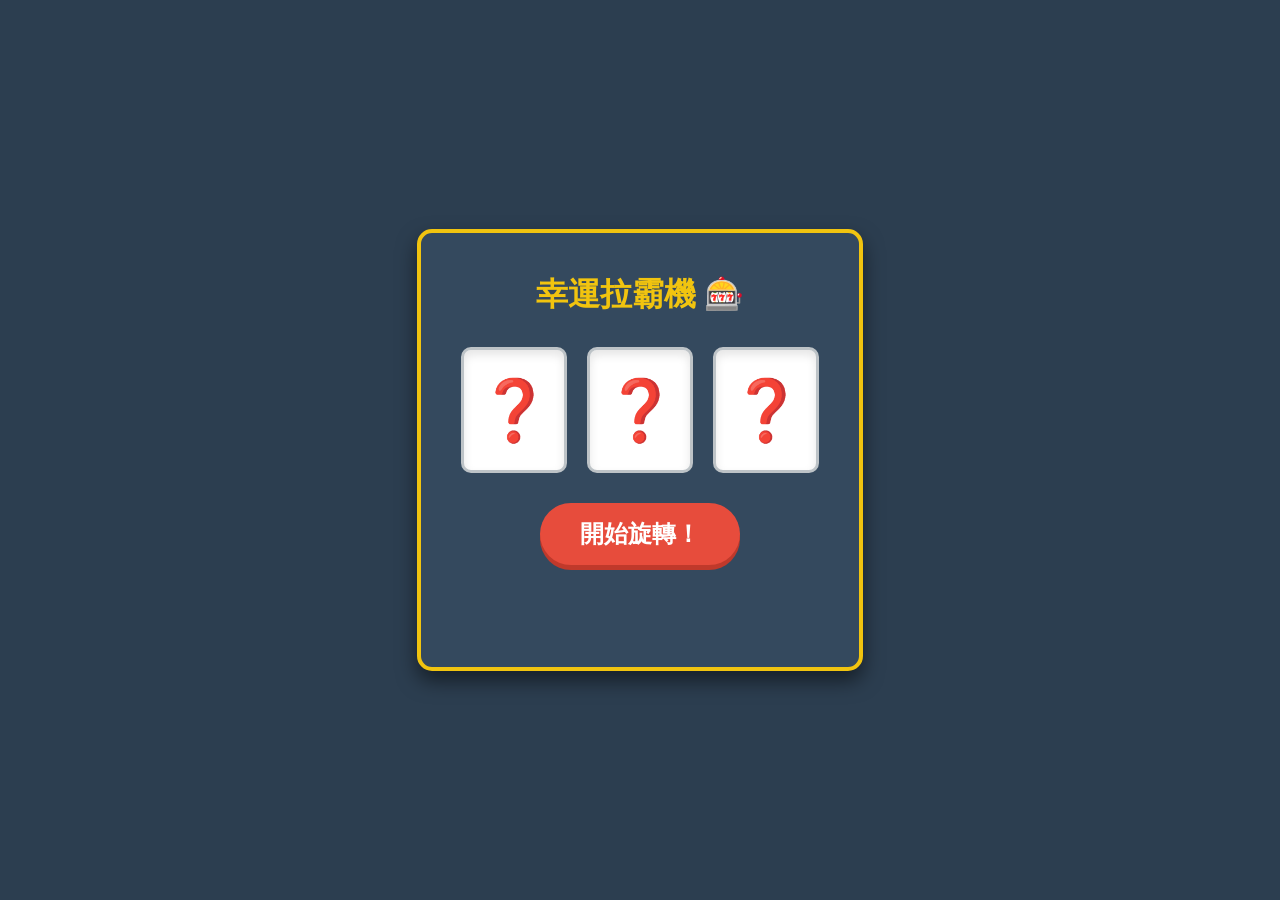
==== index.html @ 106c06fa "Update index.html" ====
<!DOCTYPE html>
<html lang="zh-TW">
<head>
    <meta charset="UTF-8">
    <meta name="viewport" content="width=device-width, initial-scale=1.0">
    <title>特製拉霸機 - 密碼解鎖版</title>
    <style>
        body {
            font-family: 'Segoe UI', Tahoma, Geneva, Verdana, sans-serif;
            background-color: #2c3e50;
            display: flex;
            justify-content: center;
            align-items: center;
            height: 100vh;
            margin: 0;
            color: white;
            text-align: center;
            overflow: hidden;
        }
        .container {
            background-color: #34495e;
            padding: 40px;
            border-radius: 15px;
            box-shadow: 0 10px 20px rgba(0,0,0,0.5);
            border: 4px solid #f1c40f;
            position: relative;
        }
        h1 {
            margin-top: 0;
            color: #f1c40f;
        }
        .slots {
            display: flex;
            gap: 20px;
            margin: 30px 0;
        }
        .slot {
            width: 100px;
            height: 120px;
            background-color: white;
            color: #2c3e50;
            font-size: 60px;
            display: flex;
            justify-content: center;
            align-items: center;
            border-radius: 10px;
            border: 3px solid #bdc3c7;
            box-shadow: inset 0 5px 10px rgba(0,0,0,0.1);
        }
        button {
            background-color: #e74c3c;
            color: white;
            border: none;
            padding: 15px 40px;
            font-size: 24px;
            border-radius: 50px;
            cursor: pointer;
            font-weight: bold;
            transition: all 0.2s;
            box-shadow: 0 5px 0 #c0392b;
        }
        button:active:not(:disabled) {
            transform: translateY(5px);
            box-shadow: 0 0 0 #c0392b;
        }
        button:disabled {
            background-color: #7f8c8d;
            box-shadow: 0 5px 0 #95a5a6;
            cursor: not-allowed;
            transform: none;
        }
        #message {
            margin-top: 20px;
            font-size: 18px;
            height: 24px;
            color: #e74c3c;
            font-weight: bold;
        }

        /* 彈出視窗樣式 */
        .modal-overlay {
            display: none;
            position: fixed;
            top: 0; left: 0; width: 100%; height: 100%;
            background-color: rgba(0, 0, 0, 0.7);
            justify-content: center;
            align-items: center;
            z-index: 1000;
            opacity: 0;
            transition: opacity 0.3s ease;
        }
        .modal-overlay.show {
            display: flex;
            opacity: 1;
        }
        .modal-content {
            background-color: #ecf0f1;
            color: #2c3e50;
            padding: 40px;
            border-radius: 15px;
            text-align: center;
            box-shadow: 0 10px 30px rgba(0,0,0,0.5);
            max-width: 400px;
            transform: translateY(-20px);
            transition: transform 0.3s ease;
        }
        .modal-overlay.show .modal-content {
            transform: translateY(0);
        }
        .modal-content h2 {
            margin-top: 0;
            color: #c0392b;
        }
        .pwd-input {
            width: 100%;
            padding: 12px;
            font-size: 20px;
            margin-top: 15px;
            border-radius: 8px;
            border: 2px solid #bdc3c7;
            text-align: center;
            letter-spacing: 2px;
        }
        .error-msg {
            color: #e74c3c;
            font-size: 14px;
            margin-top: 8px;
            height: 18px;
            font-weight: bold;
        }
        .modal-btn {
            background-color: #27ae60;
            box-shadow: 0 5px 0 #219a52;
            margin-top: 15px;
            padding: 10px 30px;
            font-size: 20px;
            width: 100%;
        }
        .modal-btn:active {
            box-shadow: 0 0 0 #219a52;
        }
        .close-btn {
            background-color: #95a5a6;
            box-shadow: 0 5px 0 #7f8c8d;
            margin-top: 10px;
            font-size: 16px;
            padding: 10px;
            width: 100%;
        }
        .close-btn:active {
            box-shadow: 0 0 0 #7f8c8d;
        }
    </style>
</head>
<body>

    <div class="container">
        <h1>幸運拉霸機 🎰</h1>
        <div class="slots">
            <div id="slot1" class="slot">❓</div>
            <div id="slot2" class="slot">❓</div>
            <div id="slot3" class="slot">❓</div>
        </div>
        <button id="spin-btn">開始旋轉！</button>
        <p id="message"></p>
    </div>

    <!-- 密碼解鎖彈出視窗 -->
    <div id="pwd-modal" class="modal-overlay">
        <div class="modal-content">
            <h2 id="modal-title">機會用盡了！</h2>
            <p id="modal-desc">請輸入密碼解鎖下一次遊玩機會：</p>
            <input type="password" id="pwd-input" class="pwd-input" placeholder="請輸入解鎖密碼" maxlength="10">
            <div id="error-msg" class="error-msg"></div>
            <button id="unlock-btn" class="modal-btn">🔓 確認解鎖</button>
            <button id="close-modal" class="close-btn">取消</button>
        </div>
    </div>

    <script>
        const symbols = ['🍎', '💎', '🍒', '🔔', '🍉', '⭐', '🍋'];
        
        const btn = document.getElementById('spin-btn');
        const message = document.getElementById('message');
        const slotElements = [
            document.getElementById('slot1'),
            document.getElementById('slot2'),
            document.getElementById('slot3')
        ];
        
        const modal = document.getElementById('pwd-modal');
        const modalTitle = document.getElementById('modal-title');
        const modalDesc = document.getElementById('modal-desc');
        const pwdInput = document.getElementById('pwd-input');
        const unlockBtn = document.getElementById('unlock-btn');
        const closeModalBtn = document.getElementById('close-modal');
        const errorMsg = document.getElementById('error-msg');

        // 狀態管理: 
        // 'ready_1' (第一次準備)
        // 'played_1' (第一次結束已鎖定)
        // 'ready_2' (第二次準備)
        // 'played_2' (第二次結束已鎖定)
        let gameState = localStorage.getItem('slot_game_state') || 'ready_1';

        window.onload = () => {
            if (gameState === 'played_1' || gameState === 'played_2') {
                const savedResult = JSON.parse(localStorage.getItem('slot_result'));
                if (savedResult) showResult(savedResult);
                
                if (gameState === 'played_1') {
                    lockGame('請輸入密碼解鎖下一次機會！');
                    setTimeout(showModal, 1000);
                } else {
                    lockGame('所有機會已用盡！');
                    setTimeout(showModal, 1000);
                }
            } else if (gameState === 'ready_2') {
                message.textContent = '已成功解鎖第 2 次機會！';
                btn.textContent = '開始第二次旋轉！';
                btn.disabled = false;
                btn.style.backgroundColor = '#27ae60';
                btn.style.boxShadow = '0 5px 0 #219a52';
            }
        };

        btn.addEventListener('click', () => {
            if (gameState === 'played_1' || gameState === 'played_2') {
                showModal();
                return;
            }

            btn.disabled = true;
            message.textContent = '旋轉中...';
            errorMsg.textContent = '';

            // 隨機決定兩個不同的圖案 A 與 B
            const symbolA = symbols[Math.floor(Math.random() * symbols.length)];
            let symbolB = symbols[Math.floor(Math.random() * symbols.length)];
            while (symbolB === symbolA) {
                symbolB = symbols[Math.floor(Math.random() * symbols.length)];
            }

            let finalResult;
            if (gameState === 'ready_1') {
                // 第一次結果：前面兩個一樣，最後一個不一樣 [A, A, B]
                finalResult = [symbolA, symbolA, symbolB];
                gameState = 'played_1';
            } else if (gameState === 'ready_2') {
                // 第二次結果：前面一個不一樣，後面兩個一樣 [B, A, A]
                finalResult = [symbolB, symbolA, symbolA];
                gameState = 'played_2';
            }

            localStorage.setItem('slot_game_state', gameState);
            localStorage.setItem('slot_result', JSON.stringify(finalResult));

            let counter = 0;
            const spinInterval = setInterval(() => {
                slotElements.forEach(slot => {
                    slot.textContent = symbols[Math.floor(Math.random() * symbols.length)];
                });
                counter++;

                if (counter > 20) {
                    clearInterval(spinInterval);
                    showResult(finalResult);
                    
                    if (gameState === 'played_1') {
                        lockGame('就差一點點！請解鎖下一次機會。');
                        setTimeout(showModal, 1000);
                    } else {
                        lockGame('還是差一點點！感謝遊玩。');
                        setTimeout(showModal, 1000);
                    }
                }
            }, 100);
        });

        // 密碼驗證邏輯
        unlockBtn.addEventListener('click', () => {
            if (pwdInput.value === '6767') {
                if (gameState === 'played_1') {
                    gameState = 'ready_2';
                    localStorage.setItem('slot_game_state', gameState);
                    localStorage.removeItem('slot_result'); // 清除舊結果讓下一輪能動
                    alert('密碼正確！已成功解鎖第二次機會。');
                    location.reload();
                } else if (gameState === 'played_2') {
                    errorMsg.textContent = '密碼正確，但次數已達上限！';
                } else {
                    modal.classList.remove('show');
                }
            } else {
                errorMsg.textContent = '密碼錯誤，請重新輸入！';
                pwdInput.value = '';
                pwdInput.focus();
            }
        });

        // 支援按下 Enter 鍵送出密碼
        pwdInput.addEventListener('keyup', (event) => {
            if (event.key === 'Enter') {
                unlockBtn.click();
            }
        });

        // 關閉視窗邏輯
        closeModalBtn.addEventListener('click', () => {
            modal.classList.remove('show');
            if (gameState === 'played_1') {
                btn.textContent = '輸入密碼解鎖';
                btn.disabled = false;
                btn.style.backgroundColor = '#2980b9';
                btn.style.boxShadow = '0 5px 0 #2471a3';
            }
        });

        function showResult(resultArray) {
            slotElements[0].textContent = resultArray[0];
            slotElements[1].textContent = resultArray[1];
            slotElements[2].textContent = resultArray[2];
        }

        function lockGame(msg) {
            btn.disabled = true;
            btn.textContent = '已結束';
            message.textContent = msg;
            btn.style.backgroundColor = '#7f8c8d';
            btn.style.boxShadow = '0 5px 0 #95a5a6';
        }

        function showModal() {
            errorMsg.textContent = '';
            pwdInput.value = '';
            if (gameState === 'played_2') {
                modalTitle.textContent = '遊戲已完全結束';
                modalDesc.textContent = '您已經完成了兩次遊玩，無法再解鎖。';
                pwdInput.style.display = 'none';
                unlockBtn.style.display = 'none';
            } else {
                modalTitle.textContent = '機會用盡了！';
                modalDesc.textContent = '請輸入密碼解鎖下一次遊玩機會：';
                pwdInput.style.display = 'block';
                unlockBtn.style.display = 'block';
            }
            modal.classList.add('show');
        }
    </script>
</body>
</html>
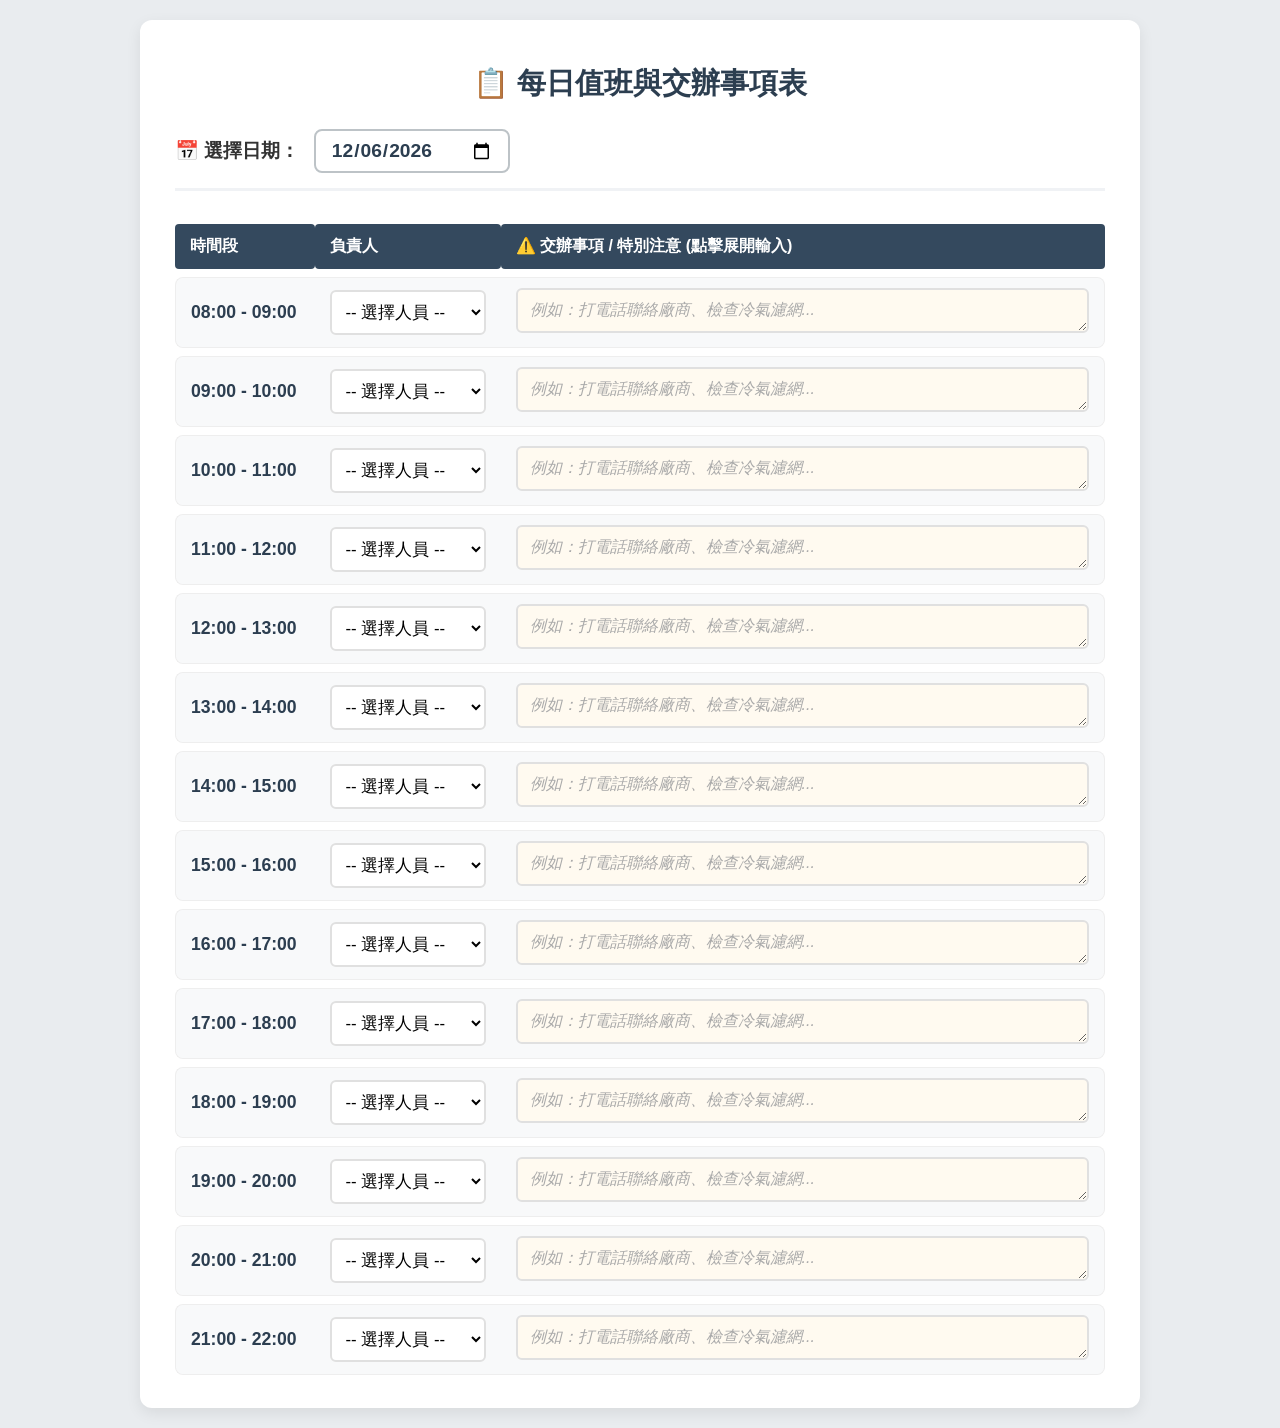
==== commit 65d4faae: "Update index.html" ====
--- a/index.html
+++ b/index.html
@@ -3,349 +3,309 @@
 <head>
     <meta charset="UTF-8">
     <meta name="viewport" content="width=device-width, initial-scale=1.0">
-    <title>特製拉霸機 - 密碼解鎖版</title>
+    <title>每日值班與交辦事項系統</title>
     <style>
+        * {
+            box-sizing: border-box;
+            font-family: 'Segoe UI', Tahoma, Geneva, Verdana, sans-serif;
+        }
         body {
-            font-family: 'Segoe UI', Tahoma, Geneva, Verdana, sans-serif;
-            background-color: #2c3e50;
+            background-color: #e9ecef;
+            color: #333;
+            margin: 0;
+            padding: 20px;
             display: flex;
             justify-content: center;
+        }
+        .container {
+            background-color: #fff;
+            width: 100%;
+            max-width: 1000px; /* 加寬以容納更多備註文字 */
+            padding: 25px 35px;
+            border-radius: 12px;
+            box-shadow: 0 5px 15px rgba(0,0,0,0.08);
+        }
+        h1 {
+            text-align: center;
+            color: #2c3e50;
+            margin-bottom: 25px;
+            font-size: 1.8rem;
+        }
+        .header-controls {
+            display: flex;
+            justify-content: space-between;
             align-items: center;
-            height: 100vh;
-            margin: 0;
+            margin-bottom: 25px;
+            padding-bottom: 15px;
+            border-bottom: 3px solid #f0f2f5;
+        }
+        .date-picker {
+            font-size: 1.2rem;
+            padding: 8px 15px;
+            border-radius: 8px;
+            border: 2px solid #bdc3c7;
+            font-weight: bold;
+            color: #2c3e50;
+            cursor: pointer;
+        }
+        .save-banner {
+            background-color: #2ecc71;
             color: white;
-            text-align: center;
-            overflow: hidden;
-        }
-        .container {
-            background-color: #34495e;
-            padding: 40px;
-            border-radius: 15px;
-            box-shadow: 0 10px 20px rgba(0,0,0,0.5);
-            border: 4px solid #f1c40f;
-            position: relative;
-        }
-        h1 {
-            margin-top: 0;
-            color: #f1c40f;
-        }
-        .slots {
-            display: flex;
-            gap: 20px;
-            margin: 30px 0;
-        }
-        .slot {
-            width: 100px;
-            height: 120px;
-            background-color: white;
-            color: #2c3e50;
-            font-size: 60px;
-            display: flex;
-            justify-content: center;
-            align-items: center;
-            border-radius: 10px;
-            border: 3px solid #bdc3c7;
-            box-shadow: inset 0 5px 10px rgba(0,0,0,0.1);
-        }
-        button {
-            background-color: #e74c3c;
-            color: white;
-            border: none;
-            padding: 15px 40px;
-            font-size: 24px;
-            border-radius: 50px;
-            cursor: pointer;
+            padding: 8px 15px;
+            border-radius: 5px;
             font-weight: bold;
-            transition: all 0.2s;
-            box-shadow: 0 5px 0 #c0392b;
-        }
-        button:active:not(:disabled) {
-            transform: translateY(5px);
-            box-shadow: 0 0 0 #c0392b;
-        }
-        button:disabled {
-            background-color: #7f8c8d;
-            box-shadow: 0 5px 0 #95a5a6;
-            cursor: not-allowed;
-            transform: none;
-        }
-        #message {
-            margin-top: 20px;
-            font-size: 18px;
-            height: 24px;
-            color: #e74c3c;
-            font-weight: bold;
-        }
-
-        /* 彈出視窗樣式 */
-        .modal-overlay {
-            display: none;
-            position: fixed;
-            top: 0; left: 0; width: 100%; height: 100%;
-            background-color: rgba(0, 0, 0, 0.7);
-            justify-content: center;
-            align-items: center;
-            z-index: 1000;
             opacity: 0;
             transition: opacity 0.3s ease;
         }
-        .modal-overlay.show {
-            display: flex;
+        .save-banner.show {
             opacity: 1;
         }
-        .modal-content {
-            background-color: #ecf0f1;
+        table {
+            width: 100%;
+            border-collapse: separate;
+            border-spacing: 0 8px; /* 讓每一行稍微分開，畫面更乾淨 */
+            margin-top: 10px;
+        }
+        th {
+            background-color: #34495e;
+            color: white;
+            padding: 12px 15px;
+            text-align: left;
+            border-radius: 4px;
+        }
+        td {
+            padding: 10px 15px;
+            background-color: #f8f9fa;
+            border-top: 1px solid #eee;
+            border-bottom: 1px solid #eee;
+        }
+        td:first-child {
+            border-left: 1px solid #eee;
+            border-radius: 8px 0 0 8px;
+            font-size: 1.1rem;
             color: #2c3e50;
-            padding: 40px;
-            border-radius: 15px;
-            text-align: center;
-            box-shadow: 0 10px 30px rgba(0,0,0,0.5);
-            max-width: 400px;
-            transform: translateY(-20px);
-            transition: transform 0.3s ease;
-        }
-        .modal-overlay.show .modal-content {
-            transform: translateY(0);
-        }
-        .modal-content h2 {
-            margin-top: 0;
-            color: #c0392b;
-        }
-        .pwd-input {
+        }
+        td:last-child {
+            border-right: 1px solid #eee;
+            border-radius: 0 8px 8px 0;
+        }
+        tr:hover td {
+            background-color: #fdfdfe;
+            box-shadow: 0 2px 5px rgba(0,0,0,0.05);
+        }
+        
+        /* 選擇人員的樣式 */
+        select.duty-select {
             width: 100%;
-            padding: 12px;
-            font-size: 20px;
-            margin-top: 15px;
-            border-radius: 8px;
-            border: 2px solid #bdc3c7;
-            text-align: center;
-            letter-spacing: 2px;
-        }
-        .error-msg {
-            color: #e74c3c;
-            font-size: 14px;
-            margin-top: 8px;
-            height: 18px;
-            font-weight: bold;
-        }
-        .modal-btn {
-            background-color: #27ae60;
-            box-shadow: 0 5px 0 #219a52;
-            margin-top: 15px;
-            padding: 10px 30px;
-            font-size: 20px;
+            padding: 10px;
+            font-size: 1.05rem;
+            border-radius: 6px;
+            border: 2px solid #e0e0e0;
+            background-color: #fff;
+            cursor: pointer;
+        }
+        select.duty-select:focus {
+            border-color: #3498db;
+            outline: none;
+        }
+
+        /* 備註欄位的樣式優化 */
+        .note-container {
+            position: relative;
+        }
+        textarea.note-input {
             width: 100%;
-        }
-        .modal-btn:active {
-            box-shadow: 0 0 0 #219a52;
-        }
-        .close-btn {
-            background-color: #95a5a6;
-            box-shadow: 0 5px 0 #7f8c8d;
-            margin-top: 10px;
-            font-size: 16px;
-            padding: 10px;
-            width: 100%;
-        }
-        .close-btn:active {
-            box-shadow: 0 0 0 #7f8c8d;
-        }
+            padding: 10px 12px;
+            font-size: 1rem;
+            border-radius: 6px;
+            border: 2px solid #e0e0e0;
+            background-color: #fffaf0; /* 微暖色背景，突顯這區是提醒事項 */
+            resize: vertical; /* 允許垂直拉長 */
+            min-height: 45px;
+            transition: all 0.2s;
+            font-family: inherit;
+        }
+        textarea.note-input::placeholder {
+            color: #aaa;
+            font-style: italic;
+        }
+        textarea.note-input:focus {
+            border-color: #e67e22; /* 聚焦時變成橘色警示感 */
+            background-color: #fff;
+            outline: none;
+            min-height: 80px; /* 點擊後自動長高方便輸入 */
+        }
+        /* 當有輸入內容時，邊框保持較深顏色 */
+        textarea.note-input.has-content {
+            border-color: #e67e22;
+            background-color: #fff;
+        }
+
     </style>
 </head>
 <body>
 
-    <div class="container">
-        <h1>幸運拉霸機 🎰</h1>
-        <div class="slots">
-            <div id="slot1" class="slot">❓</div>
-            <div id="slot2" class="slot">❓</div>
-            <div id="slot3" class="slot">❓</div>
+<div class="container">
+    <h1>📋 每日值班與交辦事項表</h1>
+    
+    <div class="header-controls">
+        <div>
+            <label for="datePicker" style="font-size: 1.2rem; margin-right: 10px;">📅 <strong>選擇日期：</strong></label>
+            <input type="date" id="datePicker" class="date-picker">
         </div>
-        <button id="spin-btn">開始旋轉！</button>
-        <p id="message"></p>
+        <div id="saveBanner" class="save-banner">✓ 變更已自動儲存</div>
     </div>
 
-    <!-- 密碼解鎖彈出視窗 -->
-    <div id="pwd-modal" class="modal-overlay">
-        <div class="modal-content">
-            <h2 id="modal-title">機會用盡了！</h2>
-            <p id="modal-desc">請輸入密碼解鎖下一次遊玩機會：</p>
-            <input type="password" id="pwd-input" class="pwd-input" placeholder="請輸入解鎖密碼" maxlength="10">
-            <div id="error-msg" class="error-msg"></div>
-            <button id="unlock-btn" class="modal-btn">🔓 確認解鎖</button>
-            <button id="close-modal" class="close-btn">取消</button>
-        </div>
-    </div>
-
-    <script>
-        const symbols = ['🍎', '💎', '🍒', '🔔', '🍉', '⭐', '🍋'];
+    <table>
+        <thead>
+            <tr>
+                <th width="15%">時間段</th>
+                <th width="20%">負責人</th>
+                <th width="65%">⚠️ 交辦事項 / 特別注意 (點擊展開輸入)</th>
+            </tr>
+        </thead>
+        <tbody id="scheduleBody">
+            <!-- JavaScript 會在這裡生成時段 -->
+        </tbody>
+    </table>
+</div>
+
+<script>
+    const staffOptions = ["", "翁耀男", "翁耀賜", "翁瀅麗", "翁雪萍", "翁婉玲"];
+    const timeSlots = [
+        "08:00 - 09:00", "09:00 - 10:00", "10:00 - 11:00", "11:00 - 12:00",
+        "12:00 - 13:00", "13:00 - 14:00", "14:00 - 15:00", "15:00 - 16:00",
+        "16:00 - 17:00", "17:00 - 18:00", "18:00 - 19:00", "19:00 - 20:00",
+        "20:00 - 21:00", "21:00 - 22:00"
+    ];
+
+    const datePicker = document.getElementById('datePicker');
+    const scheduleBody = document.getElementById('scheduleBody');
+    const saveBanner = document.getElementById('saveBanner');
+    let saveTimeout;
+
+    window.onload = () => {
+        const today = new Date();
+        const year = today.getFullYear();
+        const month = String(today.getMonth() + 1).padStart(2, '0');
+        const day = String(today.getDate()).padStart(2, '0');
+        datePicker.value = `${year}-${month}-${day}`;
         
-        const btn = document.getElementById('spin-btn');
-        const message = document.getElementById('message');
-        const slotElements = [
-            document.getElementById('slot1'),
-            document.getElementById('slot2'),
-            document.getElementById('slot3')
-        ];
+        buildTable();
+        loadDateData();
+    };
+
+    datePicker.addEventListener('change', loadDateData);
+
+    function buildTable() {
+        scheduleBody.innerHTML = '';
         
-        const modal = document.getElementById('pwd-modal');
-        const modalTitle = document.getElementById('modal-title');
-        const modalDesc = document.getElementById('modal-desc');
-        const pwdInput = document.getElementById('pwd-input');
-        const unlockBtn = document.getElementById('unlock-btn');
-        const closeModalBtn = document.getElementById('close-modal');
-        const errorMsg = document.getElementById('error-msg');
-
-        // 狀態管理: 
-        // 'ready_1' (第一次準備)
-        // 'played_1' (第一次結束已鎖定)
-        // 'ready_2' (第二次準備)
-        // 'played_2' (第二次結束已鎖定)
-        let gameState = localStorage.getItem('slot_game_state') || 'ready_1';
-
-        window.onload = () => {
-            if (gameState === 'played_1' || gameState === 'played_2') {
-                const savedResult = JSON.parse(localStorage.getItem('slot_result'));
-                if (savedResult) showResult(savedResult);
-                
-                if (gameState === 'played_1') {
-                    lockGame('請輸入密碼解鎖下一次機會！');
-                    setTimeout(showModal, 1000);
-                } else {
-                    lockGame('所有機會已用盡！');
-                    setTimeout(showModal, 1000);
-                }
-            } else if (gameState === 'ready_2') {
-                message.textContent = '已成功解鎖第 2 次機會！';
-                btn.textContent = '開始第二次旋轉！';
-                btn.disabled = false;
-                btn.style.backgroundColor = '#27ae60';
-                btn.style.boxShadow = '0 5px 0 #219a52';
-            }
-        };
-
-        btn.addEventListener('click', () => {
-            if (gameState === 'played_1' || gameState === 'played_2') {
-                showModal();
-                return;
-            }
-
-            btn.disabled = true;
-            message.textContent = '旋轉中...';
-            errorMsg.textContent = '';
-
-            // 隨機決定兩個不同的圖案 A 與 B
-            const symbolA = symbols[Math.floor(Math.random() * symbols.length)];
-            let symbolB = symbols[Math.floor(Math.random() * symbols.length)];
-            while (symbolB === symbolA) {
-                symbolB = symbols[Math.floor(Math.random() * symbols.length)];
-            }
-
-            let finalResult;
-            if (gameState === 'ready_1') {
-                // 第一次結果：前面兩個一樣，最後一個不一樣 [A, A, B]
-                finalResult = [symbolA, symbolA, symbolB];
-                gameState = 'played_1';
-            } else if (gameState === 'ready_2') {
-                // 第二次結果：前面一個不一樣，後面兩個一樣 [B, A, A]
-                finalResult = [symbolB, symbolA, symbolA];
-                gameState = 'played_2';
-            }
-
-            localStorage.setItem('slot_game_state', gameState);
-            localStorage.setItem('slot_result', JSON.stringify(finalResult));
-
-            let counter = 0;
-            const spinInterval = setInterval(() => {
-                slotElements.forEach(slot => {
-                    slot.textContent = symbols[Math.floor(Math.random() * symbols.length)];
-                });
-                counter++;
-
-                if (counter > 20) {
-                    clearInterval(spinInterval);
-                    showResult(finalResult);
-                    
-                    if (gameState === 'played_1') {
-                        lockGame('就差一點點！請解鎖下一次機會。');
-                        setTimeout(showModal, 1000);
-                    } else {
-                        lockGame('還是差一點點！感謝遊玩。');
-                        setTimeout(showModal, 1000);
-                    }
-                }
-            }, 100);
+        timeSlots.forEach((slot, index) => {
+            const tr = document.createElement('tr');
+            
+            // 時間
+            const tdTime = document.createElement('td');
+            tdTime.innerHTML = `<strong>${slot}</strong>`;
+            
+            // 負責人
+            const tdSelect = document.createElement('td');
+            const select = document.createElement('select');
+            select.className = 'duty-select';
+            select.dataset.index = index;
+            
+            staffOptions.forEach(name => {
+                const option = document.createElement('option');
+                option.value = name;
+                option.textContent = name === "" ? "-- 選擇人員 --" : name;
+                select.appendChild(option);
+            });
+            select.addEventListener('change', saveData);
+            tdSelect.appendChild(select);
+            
+            // 備註 (改成 Textarea)
+            const tdNote = document.createElement('td');
+            const noteContainer = document.createElement('div');
+            noteContainer.className = 'note-container';
+            
+            const textarea = document.createElement('textarea');
+            textarea.className = 'note-input';
+            textarea.placeholder = '例如：打電話聯絡廠商、檢查冷氣濾網...';
+            textarea.dataset.index = index;
+            textarea.rows = 1; 
+            
+            // 監聽輸入：自動存檔 + 檢查是否有內容以改變樣式
+            textarea.addEventListener('input', function() {
+                checkNoteContent(this);
+                saveData();
+            });
+            
+            noteContainer.appendChild(textarea);
+            tdNote.appendChild(noteContainer);
+            
+            tr.appendChild(tdTime);
+            tr.appendChild(tdSelect);
+            tr.appendChild(tdNote);
+            scheduleBody.appendChild(tr);
         });
-
-        // 密碼驗證邏輯
-        unlockBtn.addEventListener('click', () => {
-            if (pwdInput.value === '6767') {
-                if (gameState === 'played_1') {
-                    gameState = 'ready_2';
-                    localStorage.setItem('slot_game_state', gameState);
-                    localStorage.removeItem('slot_result'); // 清除舊結果讓下一輪能動
-                    alert('密碼正確！已成功解鎖第二次機會。');
-                    location.reload();
-                } else if (gameState === 'played_2') {
-                    errorMsg.textContent = '密碼正確，但次數已達上限！';
-                } else {
-                    modal.classList.remove('show');
-                }
-            } else {
-                errorMsg.textContent = '密碼錯誤，請重新輸入！';
-                pwdInput.value = '';
-                pwdInput.focus();
-            }
+    }
+
+    // 檢查備註是否有內容，如果有就加上特定 class 讓框線變色
+    function checkNoteContent(textarea) {
+        if (textarea.value.trim() !== "") {
+            textarea.classList.add('has-content');
+        } else {
+            textarea.classList.remove('has-content');
+        }
+    }
+
+    function loadDateData() {
+        const selectedDate = datePicker.value;
+        if (!selectedDate) return;
+
+        const savedData = JSON.parse(localStorage.getItem(`duty_tasks_${selectedDate}`)) || {};
+        const selects = document.querySelectorAll('.duty-select');
+        const textareas = document.querySelectorAll('.note-input');
+
+        selects.forEach(select => {
+            const idx = select.dataset.index;
+            select.value = savedData[idx]?.person || "";
         });
 
-        // 支援按下 Enter 鍵送出密碼
-        pwdInput.addEventListener('keyup', (event) => {
-            if (event.key === 'Enter') {
-                unlockBtn.click();
-            }
+        textareas.forEach(textarea => {
+            const idx = textarea.dataset.index;
+            textarea.value = savedData[idx]?.note || "";
+            // 載入資料後，也要檢查一下樣式
+            checkNoteContent(textarea);
         });
-
-        // 關閉視窗邏輯
-        closeModalBtn.addEventListener('click', () => {
-            modal.classList.remove('show');
-            if (gameState === 'played_1') {
-                btn.textContent = '輸入密碼解鎖';
-                btn.disabled = false;
-                btn.style.backgroundColor = '#2980b9';
-                btn.style.boxShadow = '0 5px 0 #2471a3';
-            }
+    }
+
+    function saveData() {
+        const selectedDate = datePicker.value;
+        if (!selectedDate) return;
+
+        const savedData = {};
+        const selects = document.querySelectorAll('.duty-select');
+        const textareas = document.querySelectorAll('.note-input');
+
+        timeSlots.forEach((_, index) => {
+            savedData[index] = {
+                person: selects[index].value,
+                note: textareas[index].value
+            };
         });
 
-        function showResult(resultArray) {
-            slotElements[0].textContent = resultArray[0];
-            slotElements[1].textContent = resultArray[1];
-            slotElements[2].textContent = resultArray[2];
-        }
-
-        function lockGame(msg) {
-            btn.disabled = true;
-            btn.textContent = '已結束';
-            message.textContent = msg;
-            btn.style.backgroundColor = '#7f8c8d';
-            btn.style.boxShadow = '0 5px 0 #95a5a6';
-        }
-
-        function showModal() {
-            errorMsg.textContent = '';
-            pwdInput.value = '';
-            if (gameState === 'played_2') {
-                modalTitle.textContent = '遊戲已完全結束';
-                modalDesc.textContent = '您已經完成了兩次遊玩，無法再解鎖。';
-                pwdInput.style.display = 'none';
-                unlockBtn.style.display = 'none';
-            } else {
-                modalTitle.textContent = '機會用盡了！';
-                modalDesc.textContent = '請輸入密碼解鎖下一次遊玩機會：';
-                pwdInput.style.display = 'block';
-                unlockBtn.style.display = 'block';
-            }
-            modal.classList.add('show');
-        }
-    </script>
+        localStorage.setItem(`duty_tasks_${selectedDate}`, JSON.stringify(savedData));
+        showSaveBanner();
+    }
+
+    function showSaveBanner() {
+        saveBanner.classList.add('show');
+        clearTimeout(saveTimeout);
+        saveTimeout = setTimeout(() => {
+            saveBanner.classList.remove('show');
+        }, 1500);
+    }
+</script>
+
 </body>
 </html>
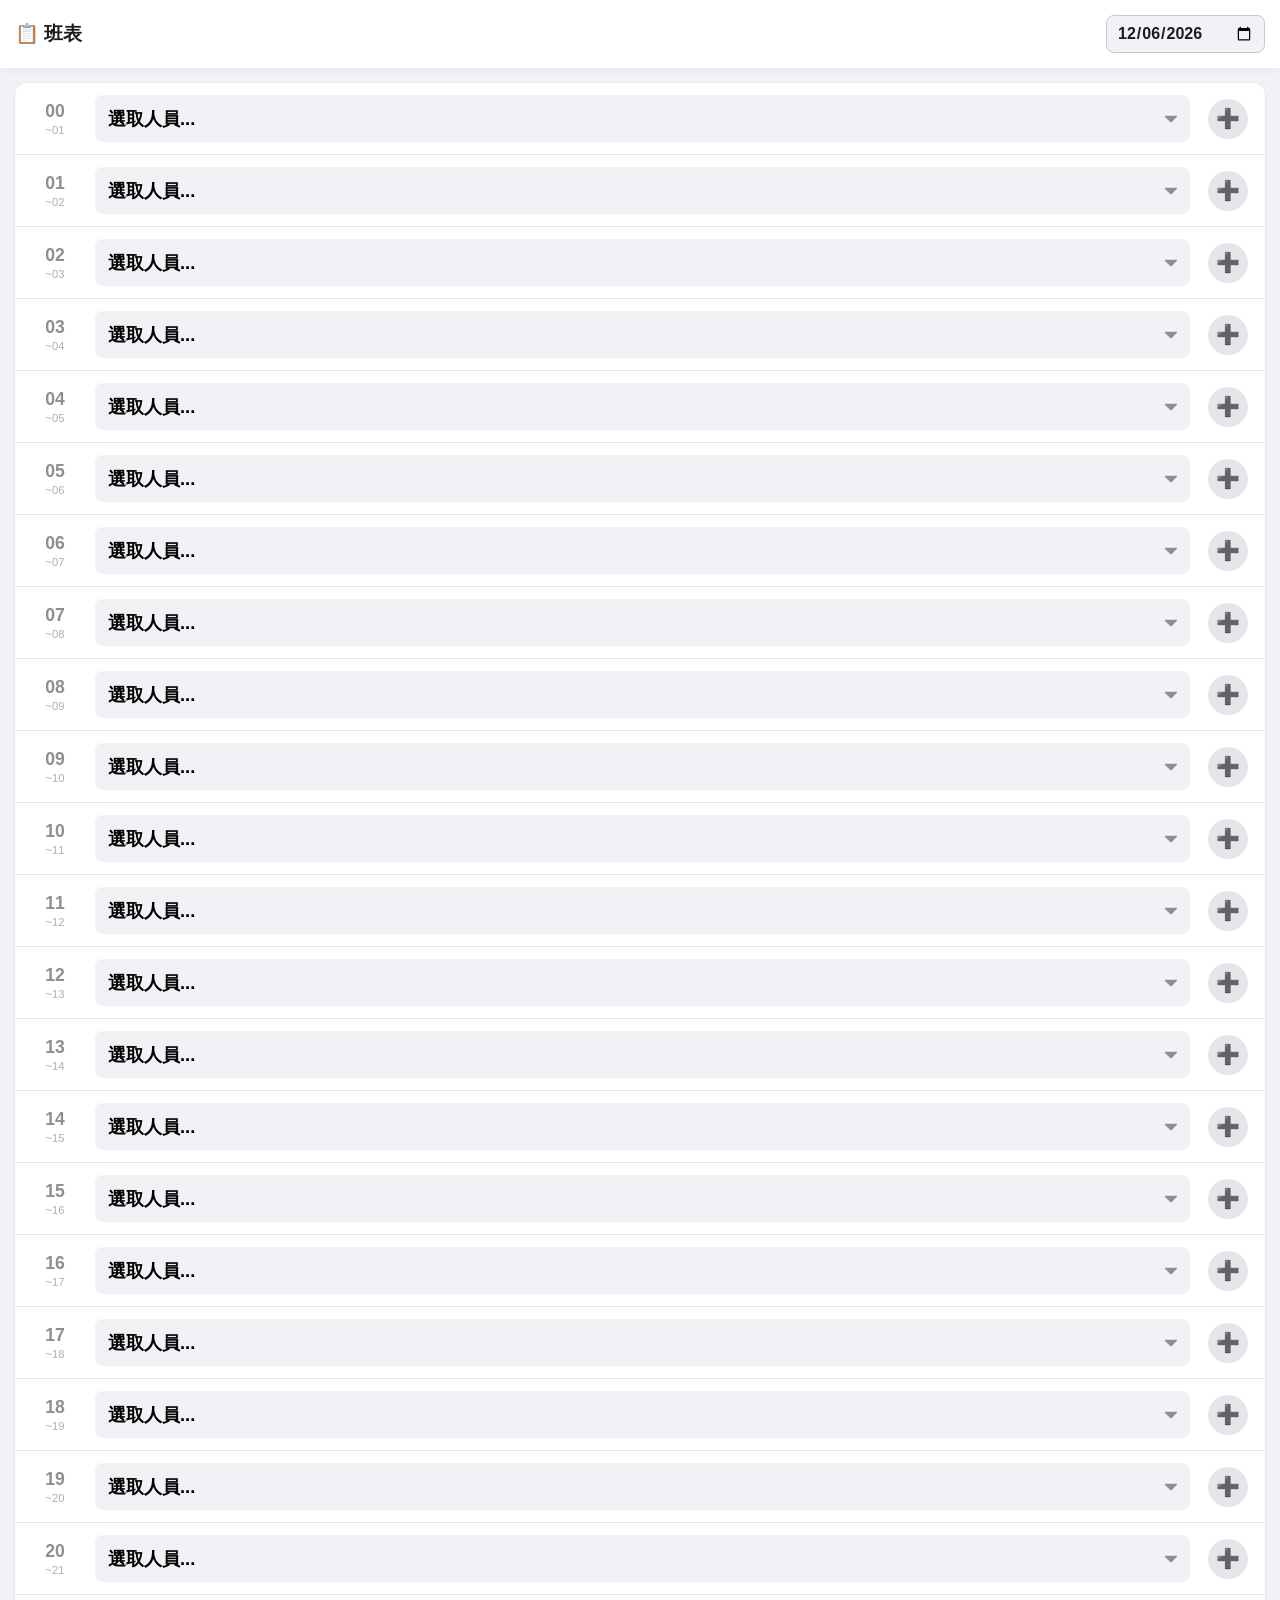
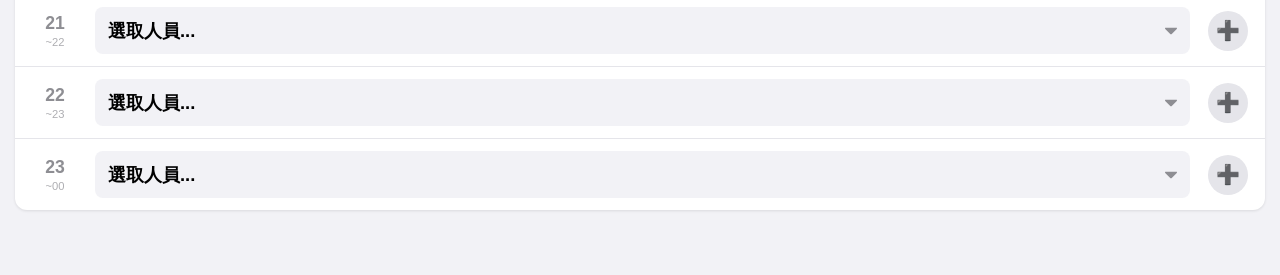
==== commit dd5073e9: "Update index.html" ====
--- a/index.html
+++ b/index.html
@@ -2,307 +2,435 @@
 <html lang="zh-TW">
 <head>
     <meta charset="UTF-8">
-    <meta name="viewport" content="width=device-width, initial-scale=1.0">
-    <title>每日值班與交辦事項系統</title>
+    <meta name="viewport" content="width=device-width, initial-scale=1.0, maximum-scale=1.0, user-scalable=no">
+    <title>24H 行動排班系統</title>
     <style>
+        /* 基礎重置與手機防縮放 */
         * {
             box-sizing: border-box;
-            font-family: 'Segoe UI', Tahoma, Geneva, Verdana, sans-serif;
+            font-family: -apple-system, BlinkMacSystemFont, "Segoe UI", Roboto, Helvetica, Arial, sans-serif;
+            -webkit-tap-highlight-color: transparent;
         }
         body {
-            background-color: #e9ecef;
+            background-color: #f2f2f6; /* 類似 iOS 系統背景色 */
             color: #333;
             margin: 0;
-            padding: 20px;
-            display: flex;
-            justify-content: center;
-        }
-        .container {
+            padding: 0;
+            padding-bottom: 50px; /* 底部留白 */
+        }
+        
+        /* 頂部固定區塊 */
+        .header {
+            position: sticky;
+            top: 0;
             background-color: #fff;
-            width: 100%;
-            max-width: 1000px; /* 加寬以容納更多備註文字 */
-            padding: 25px 35px;
-            border-radius: 12px;
-            box-shadow: 0 5px 15px rgba(0,0,0,0.08);
-        }
-        h1 {
-            text-align: center;
-            color: #2c3e50;
-            margin-bottom: 25px;
-            font-size: 1.8rem;
-        }
-        .header-controls {
+            padding: 15px;
+            box-shadow: 0 2px 10px rgba(0,0,0,0.05);
+            z-index: 100;
             display: flex;
             justify-content: space-between;
             align-items: center;
-            margin-bottom: 25px;
-            padding-bottom: 15px;
-            border-bottom: 3px solid #f0f2f5;
+        }
+        .header-title {
+            font-size: 1.2rem;
+            font-weight: bold;
+            color: #1c1c1e;
+            margin: 0;
         }
         .date-picker {
-            font-size: 1.2rem;
-            padding: 8px 15px;
+            font-size: 1rem;
+            padding: 8px 10px;
             border-radius: 8px;
-            border: 2px solid #bdc3c7;
-            font-weight: bold;
-            color: #2c3e50;
-            cursor: pointer;
-        }
-        .save-banner {
-            background-color: #2ecc71;
+            border: 1px solid #c7c7cc;
+            background-color: #f2f2f6;
+            color: #1c1c1e;
+            font-weight: 600;
+        }
+
+        /* 儲存提示 */
+        .save-toast {
+            position: fixed;
+            top: 70px;
+            left: 50%;
+            transform: translateX(-50%);
+            background: rgba(40, 205, 65, 0.9);
             color: white;
-            padding: 8px 15px;
-            border-radius: 5px;
+            padding: 6px 16px;
+            border-radius: 20px;
+            font-size: 0.9rem;
             font-weight: bold;
             opacity: 0;
+            pointer-events: none;
             transition: opacity 0.3s ease;
-        }
-        .save-banner.show {
-            opacity: 1;
-        }
-        table {
-            width: 100%;
-            border-collapse: separate;
-            border-spacing: 0 8px; /* 讓每一行稍微分開，畫面更乾淨 */
-            margin-top: 10px;
-        }
-        th {
-            background-color: #34495e;
-            color: white;
+            z-index: 999;
+        }
+        .save-toast.show { opacity: 1; }
+
+        /* 列表區塊 */
+        .list-container {
+            margin: 15px;
+            background-color: #fff;
+            border-radius: 12px;
+            overflow: hidden;
+            box-shadow: 0 1px 3px rgba(0,0,0,0.1);
+        }
+        .slot-row {
+            display: flex;
+            align-items: center;
             padding: 12px 15px;
-            text-align: left;
-            border-radius: 4px;
-        }
-        td {
-            padding: 10px 15px;
-            background-color: #f8f9fa;
-            border-top: 1px solid #eee;
-            border-bottom: 1px solid #eee;
-        }
-        td:first-child {
-            border-left: 1px solid #eee;
-            border-radius: 8px 0 0 8px;
+            border-bottom: 1px solid #e5e5ea;
+        }
+        .slot-row:last-child {
+            border-bottom: none;
+        }
+
+        /* 1. 時間區 */
+        .time-col {
+            width: 50px;
+            flex-shrink: 0;
+            text-align: center;
+        }
+        .time-text {
             font-size: 1.1rem;
-            color: #2c3e50;
-        }
-        td:last-child {
-            border-right: 1px solid #eee;
-            border-radius: 0 8px 8px 0;
-        }
-        tr:hover td {
-            background-color: #fdfdfe;
-            box-shadow: 0 2px 5px rgba(0,0,0,0.05);
-        }
-        
-        /* 選擇人員的樣式 */
+            font-weight: 700;
+            color: #8e8e93;
+        }
+        .time-sub {
+            font-size: 0.7rem;
+            color: #aeaeb2;
+            margin-top: 2px;
+        }
+
+        /* 2. 負責人選單區 */
+        .person-col {
+            flex-grow: 1;
+            margin: 0 15px;
+        }
         select.duty-select {
             width: 100%;
-            padding: 10px;
-            font-size: 1.05rem;
-            border-radius: 6px;
-            border: 2px solid #e0e0e0;
+            padding: 12px;
+            font-size: 1.15rem; /* 字體放大，方便手機看與點擊 */
+            font-weight: 600;
+            color: #000;
+            background-color: #f2f2f6;
+            border: 1px solid transparent;
+            border-radius: 8px;
+            appearance: none; /* 隱藏原生箭頭 */
+            background-image: url("data:image/svg+xml;charset=US-ASCII,%3Csvg%20xmlns%3D%22http%3A%2F%2Fwww.w3.org%2F2000%2Fsvg%22%20width%3D%22292.4%22%20height%3D%22292.4%22%3E%3Cpath%20fill%3D%22%238e8e93%22%20d%3D%22M287%2069.4a17.6%2017.6%200%200%200-13-5.4H18.4c-5%200-9.3%201.8-12.9%205.4A17.6%2017.6%200%200%200%200%2082.2c0%205%201.8%209.3%205.4%2012.9l128%20127.9c3.6%203.6%207.8%205.4%2012.8%205.4s9.2-1.8%2012.8-5.4L287%2095c3.5-3.5%205.4-7.8%205.4-12.8%200-5-1.9-9.2-5.5-12.8z%22%2F%3E%3C%2Fsvg%3E");
+            background-repeat: no-repeat;
+            background-position: right 12px top 50%;
+            background-size: 12px auto;
+        }
+        select.duty-select:focus {
+            outline: none;
+            border-color: #007aff;
             background-color: #fff;
+        }
+        /* 當有選擇人時的顏色 */
+        select.duty-select.has-value {
+            background-color: #e5f1ff;
+            color: #007aff;
+        }
+
+        /* 3. 備註按鈕區 */
+        .note-col {
+            width: 45px;
+            flex-shrink: 0;
+            display: flex;
+            justify-content: center;
+        }
+        .note-btn {
+            width: 40px;
+            height: 40px;
+            border-radius: 50%;
+            border: none;
+            font-size: 1.2rem;
+            display: flex;
+            align-items: center;
+            justify-content: center;
             cursor: pointer;
-        }
-        select.duty-select:focus {
-            border-color: #3498db;
+            transition: 0.2s;
+        }
+        .note-btn.empty {
+            background-color: #e5e5ea;
+            color: #8e8e93;
+        }
+        .note-btn.filled {
+            background-color: #ff9500; /* 亮橘色代表有備註 */
+            color: white;
+            box-shadow: 0 2px 8px rgba(255, 149, 0, 0.4);
+            animation: pop 0.3s ease;
+        }
+
+        /* 彈出視窗 (Modal) */
+        .modal-overlay {
+            position: fixed;
+            top: 0; left: 0; right: 0; bottom: 0;
+            background: rgba(0,0,0,0.4);
+            z-index: 1000;
+            display: none;
+            align-items: flex-end; /* 手機版通常從下方彈出較好按 */
+        }
+        .modal-overlay.active { display: flex; }
+        
+        .modal-content {
+            background: #fff;
+            width: 100%;
+            border-radius: 20px 20px 0 0;
+            padding: 20px;
+            box-shadow: 0 -2px 10px rgba(0,0,0,0.1);
+            animation: slideUp 0.3s ease;
+        }
+        .modal-header {
+            display: flex;
+            justify-content: space-between;
+            align-items: center;
+            margin-bottom: 15px;
+        }
+        .modal-title { margin: 0; font-size: 1.2rem; font-weight: bold; }
+        .close-btn {
+            background: #f2f2f6;
+            border: none;
+            width: 30px; height: 30px;
+            border-radius: 15px;
+            font-size: 1rem;
+            font-weight: bold;
+            color: #8e8e93;
+        }
+        .modal-textarea {
+            width: 100%;
+            height: 120px;
+            padding: 15px;
+            font-size: 1.1rem;
+            border-radius: 12px;
+            border: 1px solid #c7c7cc;
+            resize: none;
+            background: #fafafa;
+        }
+        .modal-textarea:focus {
             outline: none;
-        }
-
-        /* 備註欄位的樣式優化 */
-        .note-container {
-            position: relative;
-        }
-        textarea.note-input {
+            border-color: #ff9500;
+            background: #fff;
+        }
+        .save-modal-btn {
             width: 100%;
-            padding: 10px 12px;
-            font-size: 1rem;
-            border-radius: 6px;
-            border: 2px solid #e0e0e0;
-            background-color: #fffaf0; /* 微暖色背景，突顯這區是提醒事項 */
-            resize: vertical; /* 允許垂直拉長 */
-            min-height: 45px;
-            transition: all 0.2s;
-            font-family: inherit;
-        }
-        textarea.note-input::placeholder {
-            color: #aaa;
-            font-style: italic;
-        }
-        textarea.note-input:focus {
-            border-color: #e67e22; /* 聚焦時變成橘色警示感 */
-            background-color: #fff;
-            outline: none;
-            min-height: 80px; /* 點擊後自動長高方便輸入 */
-        }
-        /* 當有輸入內容時，邊框保持較深顏色 */
-        textarea.note-input.has-content {
-            border-color: #e67e22;
-            background-color: #fff;
-        }
-
+            padding: 14px;
+            margin-top: 15px;
+            background-color: #007aff;
+            color: white;
+            border: none;
+            border-radius: 12px;
+            font-size: 1.1rem;
+            font-weight: bold;
+        }
+
+        @keyframes pop { 50% { transform: scale(1.1); } }
+        @keyframes slideUp { from { transform: translateY(100%); } to { transform: translateY(0); } }
     </style>
 </head>
 <body>
 
-<div class="container">
-    <h1>📋 每日值班與交辦事項表</h1>
-    
-    <div class="header-controls">
-        <div>
-            <label for="datePicker" style="font-size: 1.2rem; margin-right: 10px;">📅 <strong>選擇日期：</strong></label>
-            <input type="date" id="datePicker" class="date-picker">
+<!-- 頂部選單 -->
+<div class="header">
+    <h1 class="header-title">📋 班表</h1>
+    <input type="date" id="datePicker" class="date-picker">
+</div>
+
+<div id="saveToast" class="save-toast">✓ 已儲存</div>
+
+<!-- 24小時列表 -->
+<div class="list-container" id="scheduleList">
+    <!-- JS 動態生成 -->
+</div>
+
+<!-- 備註彈出視窗 -->
+<div class="modal-overlay" id="noteModal">
+    <div class="modal-content">
+        <div class="modal-header">
+            <h3 class="modal-title" id="modalTitle">交辦事項</h3>
+            <button class="close-btn" onclick="closeModal()">✕</button>
         </div>
-        <div id="saveBanner" class="save-banner">✓ 變更已自動儲存</div>
+        <textarea id="modalTextarea" class="modal-textarea" placeholder="請輸入需要注意的事項..."></textarea>
+        <button class="save-modal-btn" onclick="saveModalNote()">完成並儲存</button>
     </div>
-
-    <table>
-        <thead>
-            <tr>
-                <th width="15%">時間段</th>
-                <th width="20%">負責人</th>
-                <th width="65%">⚠️ 交辦事項 / 特別注意 (點擊展開輸入)</th>
-            </tr>
-        </thead>
-        <tbody id="scheduleBody">
-            <!-- JavaScript 會在這裡生成時段 -->
-        </tbody>
-    </table>
 </div>
 
 <script>
     const staffOptions = ["", "翁耀男", "翁耀賜", "翁瀅麗", "翁雪萍", "翁婉玲"];
-    const timeSlots = [
-        "08:00 - 09:00", "09:00 - 10:00", "10:00 - 11:00", "11:00 - 12:00",
-        "12:00 - 13:00", "13:00 - 14:00", "14:00 - 15:00", "15:00 - 16:00",
-        "16:00 - 17:00", "17:00 - 18:00", "18:00 - 19:00", "19:00 - 20:00",
-        "20:00 - 21:00", "21:00 - 22:00"
-    ];
-
+    const scheduleList = document.getElementById('scheduleList');
     const datePicker = document.getElementById('datePicker');
-    const scheduleBody = document.getElementById('scheduleBody');
-    const saveBanner = document.getElementById('saveBanner');
-    let saveTimeout;
+    const saveToast = document.getElementById('saveToast');
+    
+    // Modal 相關元素
+    const noteModal = document.getElementById('noteModal');
+    const modalTitle = document.getElementById('modalTitle');
+    const modalTextarea = document.getElementById('modalTextarea');
+    let currentEditIndex = null; // 記錄現在正在編輯哪一個時段的備註
+    
+    let toastTimeout;
+    
+    // 記憶體中暫存當天所有的備註資料，避免頻繁讀取 localStorage
+    let currentDayNotes = {};
 
     window.onload = () => {
+        // 預設今天日期
         const today = new Date();
         const year = today.getFullYear();
         const month = String(today.getMonth() + 1).padStart(2, '0');
         const day = String(today.getDate()).padStart(2, '0');
         datePicker.value = `${year}-${month}-${day}`;
         
-        buildTable();
+        buildList();
         loadDateData();
     };
 
     datePicker.addEventListener('change', loadDateData);
 
-    function buildTable() {
-        scheduleBody.innerHTML = '';
+    // 建立 24 小時列表
+    function buildList() {
+        scheduleList.innerHTML = '';
         
-        timeSlots.forEach((slot, index) => {
-            const tr = document.createElement('tr');
-            
-            // 時間
-            const tdTime = document.createElement('td');
-            tdTime.innerHTML = `<strong>${slot}</strong>`;
-            
-            // 負責人
-            const tdSelect = document.createElement('td');
+        for(let i = 0; i < 24; i++) {
+            const startHour = String(i).padStart(2, '0');
+            const endHour = String((i + 1) % 24).padStart(2, '0');
+            
+            const row = document.createElement('div');
+            row.className = 'slot-row';
+            
+            // 1. 時間
+            const timeCol = document.createElement('div');
+            timeCol.className = 'time-col';
+            timeCol.innerHTML = `
+                <div class="time-text">${startHour}</div>
+                <div class="time-sub">~${endHour}</div>
+            `;
+            
+            // 2. 負責人選單
+            const personCol = document.createElement('div');
+            personCol.className = 'person-col';
             const select = document.createElement('select');
             select.className = 'duty-select';
-            select.dataset.index = index;
+            select.dataset.index = i;
             
             staffOptions.forEach(name => {
                 const option = document.createElement('option');
                 option.value = name;
-                option.textContent = name === "" ? "-- 選擇人員 --" : name;
+                option.textContent = name === "" ? "選取人員..." : name;
                 select.appendChild(option);
             });
-            select.addEventListener('change', saveData);
-            tdSelect.appendChild(select);
-            
-            // 備註 (改成 Textarea)
-            const tdNote = document.createElement('td');
-            const noteContainer = document.createElement('div');
-            noteContainer.className = 'note-container';
-            
-            const textarea = document.createElement('textarea');
-            textarea.className = 'note-input';
-            textarea.placeholder = '例如：打電話聯絡廠商、檢查冷氣濾網...';
-            textarea.dataset.index = index;
-            textarea.rows = 1; 
-            
-            // 監聽輸入：自動存檔 + 檢查是否有內容以改變樣式
-            textarea.addEventListener('input', function() {
-                checkNoteContent(this);
+            
+            // 選擇改變時：更新顏色 & 存檔
+            select.addEventListener('change', function() {
+                if(this.value !== "") this.classList.add('has-value');
+                else this.classList.remove('has-value');
                 saveData();
             });
-            
-            noteContainer.appendChild(textarea);
-            tdNote.appendChild(noteContainer);
-            
-            tr.appendChild(tdTime);
-            tr.appendChild(tdSelect);
-            tr.appendChild(tdNote);
-            scheduleBody.appendChild(tr);
-        });
-    }
-
-    // 檢查備註是否有內容，如果有就加上特定 class 讓框線變色
-    function checkNoteContent(textarea) {
-        if (textarea.value.trim() !== "") {
-            textarea.classList.add('has-content');
-        } else {
-            textarea.classList.remove('has-content');
-        }
-    }
-
+            personCol.appendChild(select);
+            
+            // 3. 備註按鈕
+            const noteCol = document.createElement('div');
+            noteCol.className = 'note-col';
+            const noteBtn = document.createElement('button');
+            noteBtn.className = 'note-btn empty';
+            noteBtn.id = `noteBtn_${i}`;
+            noteBtn.innerHTML = '➕'; // 預設空備註圖示
+            noteBtn.onclick = () => openModal(i, startHour, endHour);
+            noteCol.appendChild(noteBtn);
+            
+            row.appendChild(timeCol);
+            row.appendChild(personCol);
+            row.appendChild(noteCol);
+            scheduleList.appendChild(row);
+        }
+    }
+
+    // 載入日期資料
     function loadDateData() {
         const selectedDate = datePicker.value;
         if (!selectedDate) return;
 
-        const savedData = JSON.parse(localStorage.getItem(`duty_tasks_${selectedDate}`)) || {};
+        const savedData = JSON.parse(localStorage.getItem(`duty_24h_${selectedDate}`)) || {};
+        currentDayNotes = {}; // 重置暫存
+
         const selects = document.querySelectorAll('.duty-select');
-        const textareas = document.querySelectorAll('.note-input');
-
-        selects.forEach(select => {
-            const idx = select.dataset.index;
-            select.value = savedData[idx]?.person || "";
-        });
-
-        textareas.forEach(textarea => {
-            const idx = textarea.dataset.index;
-            textarea.value = savedData[idx]?.note || "";
-            // 載入資料後，也要檢查一下樣式
-            checkNoteContent(textarea);
-        });
-    }
-
+
+        for(let i = 0; i < 24; i++) {
+            // 載入選擇的人員
+            const person = savedData[i]?.person || "";
+            selects[i].value = person;
+            if(person !== "") selects[i].classList.add('has-value');
+            else selects[i].classList.remove('has-value');
+
+            // 載入備註並更新按鈕樣式
+            const note = savedData[i]?.note || "";
+            currentDayNotes[i] = note; 
+            updateNoteButton(i, note);
+        }
+    }
+
+    // 更新備註按鈕外觀
+    function updateNoteButton(index, text) {
+        const btn = document.getElementById(`noteBtn_${index}`);
+        if(text.trim() !== "") {
+            btn.className = 'note-btn filled';
+            btn.innerHTML = '📝'; // 有備註變亮橘色 + 筆記本圖示
+        } else {
+            btn.className = 'note-btn empty';
+            btn.innerHTML = '➕'; // 沒備註變灰色加號
+        }
+    }
+
+    // 開啟備註彈窗
+    function openModal(index, startHour, endHour) {
+        currentEditIndex = index;
+        modalTitle.innerText = `${startHour}:00 - ${endHour}:00 交辦事項`;
+        modalTextarea.value = currentDayNotes[index] || "";
+        noteModal.classList.add('active');
+        modalTextarea.focus(); // 自動對焦輸入框
+    }
+
+    // 關閉彈窗
+    function closeModal() {
+        noteModal.classList.remove('active');
+        currentEditIndex = null;
+    }
+
+    // 在彈窗內點擊「完成」
+    function saveModalNote() {
+        if(currentEditIndex !== null) {
+            const noteText = modalTextarea.value;
+            currentDayNotes[currentEditIndex] = noteText; // 更新暫存
+            updateNoteButton(currentEditIndex, noteText); // 更新按鈕顏色
+            saveData(); // 實際寫入 localStorage
+            closeModal();
+        }
+    }
+
+    // 儲存全部資料到 LocalStorage
     function saveData() {
         const selectedDate = datePicker.value;
         if (!selectedDate) return;
 
         const savedData = {};
         const selects = document.querySelectorAll('.duty-select');
-        const textareas = document.querySelectorAll('.note-input');
-
-        timeSlots.forEach((_, index) => {
-            savedData[index] = {
-                person: selects[index].value,
-                note: textareas[index].value
+
+        for(let i = 0; i < 24; i++) {
+            savedData[i] = {
+                person: selects[i].value,
+                note: currentDayNotes[i] || "" // 從暫存抓備註
             };
-        });
-
-        localStorage.setItem(`duty_tasks_${selectedDate}`, JSON.stringify(savedData));
-        showSaveBanner();
-    }
-
-    function showSaveBanner() {
-        saveBanner.classList.add('show');
-        clearTimeout(saveTimeout);
-        saveTimeout = setTimeout(() => {
-            saveBanner.classList.remove('show');
+        }
+
+        localStorage.setItem(`duty_24h_${selectedDate}`, JSON.stringify(savedData));
+        showToast();
+    }
+
+    // 顯示「已儲存」小提示
+    function showToast() {
+        saveToast.classList.add('show');
+        clearTimeout(toastTimeout);
+        toastTimeout = setTimeout(() => {
+            saveToast.classList.remove('show');
         }, 1500);
     }
 </script>
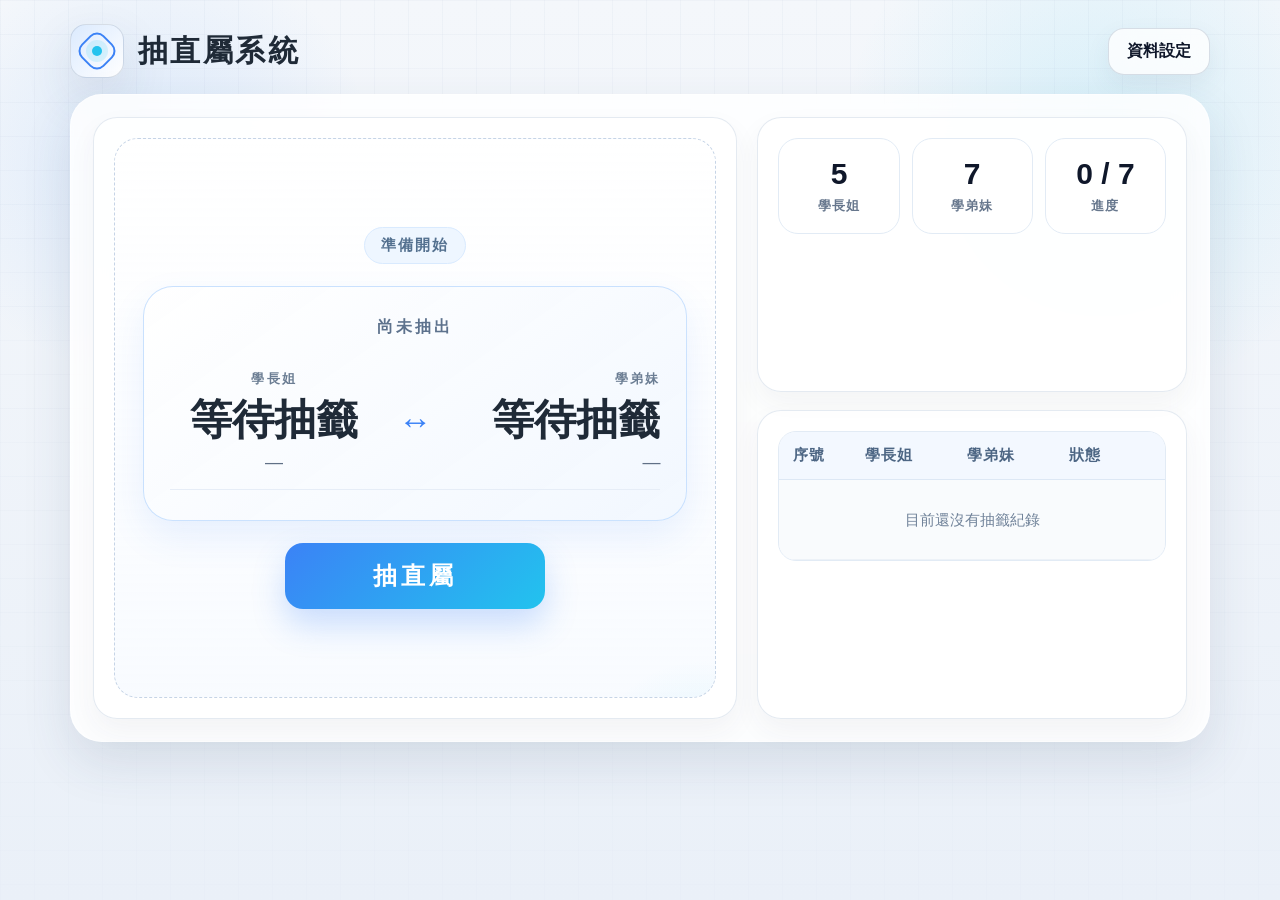
==== commit d37afbef: "Add files via upload" ====
--- a/index.html
+++ b/index.html
@@ -1,439 +1,937 @@
-<!DOCTYPE html>
-<html lang="zh-TW">
-<head>
-    <meta charset="UTF-8">
-    <meta name="viewport" content="width=device-width, initial-scale=1.0, maximum-scale=1.0, user-scalable=no">
-    <title>24H 行動排班系統</title>
-    <style>
-        /* 基礎重置與手機防縮放 */
-        * {
-            box-sizing: border-box;
-            font-family: -apple-system, BlinkMacSystemFont, "Segoe UI", Roboto, Helvetica, Arial, sans-serif;
-            -webkit-tap-highlight-color: transparent;
-        }
-        body {
-            background-color: #f2f2f6; /* 類似 iOS 系統背景色 */
-            color: #333;
-            margin: 0;
-            padding: 0;
-            padding-bottom: 50px; /* 底部留白 */
-        }
-        
-        /* 頂部固定區塊 */
-        .header {
-            position: sticky;
-            top: 0;
-            background-color: #fff;
-            padding: 15px;
-            box-shadow: 0 2px 10px rgba(0,0,0,0.05);
-            z-index: 100;
-            display: flex;
-            justify-content: space-between;
-            align-items: center;
-        }
-        .header-title {
-            font-size: 1.2rem;
-            font-weight: bold;
-            color: #1c1c1e;
-            margin: 0;
-        }
-        .date-picker {
-            font-size: 1rem;
-            padding: 8px 10px;
-            border-radius: 8px;
-            border: 1px solid #c7c7cc;
-            background-color: #f2f2f6;
-            color: #1c1c1e;
-            font-weight: 600;
-        }
-
-        /* 儲存提示 */
-        .save-toast {
-            position: fixed;
-            top: 70px;
-            left: 50%;
-            transform: translateX(-50%);
-            background: rgba(40, 205, 65, 0.9);
-            color: white;
-            padding: 6px 16px;
-            border-radius: 20px;
-            font-size: 0.9rem;
-            font-weight: bold;
-            opacity: 0;
-            pointer-events: none;
-            transition: opacity 0.3s ease;
-            z-index: 999;
-        }
-        .save-toast.show { opacity: 1; }
-
-        /* 列表區塊 */
-        .list-container {
-            margin: 15px;
-            background-color: #fff;
-            border-radius: 12px;
-            overflow: hidden;
-            box-shadow: 0 1px 3px rgba(0,0,0,0.1);
-        }
-        .slot-row {
-            display: flex;
-            align-items: center;
-            padding: 12px 15px;
-            border-bottom: 1px solid #e5e5ea;
-        }
-        .slot-row:last-child {
-            border-bottom: none;
-        }
-
-        /* 1. 時間區 */
-        .time-col {
-            width: 50px;
-            flex-shrink: 0;
-            text-align: center;
-        }
-        .time-text {
-            font-size: 1.1rem;
-            font-weight: 700;
-            color: #8e8e93;
-        }
-        .time-sub {
-            font-size: 0.7rem;
-            color: #aeaeb2;
-            margin-top: 2px;
-        }
-
-        /* 2. 負責人選單區 */
-        .person-col {
-            flex-grow: 1;
-            margin: 0 15px;
-        }
-        select.duty-select {
-            width: 100%;
-            padding: 12px;
-            font-size: 1.15rem; /* 字體放大，方便手機看與點擊 */
-            font-weight: 600;
-            color: #000;
-            background-color: #f2f2f6;
-            border: 1px solid transparent;
-            border-radius: 8px;
-            appearance: none; /* 隱藏原生箭頭 */
-            background-image: url("data:image/svg+xml;charset=US-ASCII,%3Csvg%20xmlns%3D%22http%3A%2F%2Fwww.w3.org%2F2000%2Fsvg%22%20width%3D%22292.4%22%20height%3D%22292.4%22%3E%3Cpath%20fill%3D%22%238e8e93%22%20d%3D%22M287%2069.4a17.6%2017.6%200%200%200-13-5.4H18.4c-5%200-9.3%201.8-12.9%205.4A17.6%2017.6%200%200%200%200%2082.2c0%205%201.8%209.3%205.4%2012.9l128%20127.9c3.6%203.6%207.8%205.4%2012.8%205.4s9.2-1.8%2012.8-5.4L287%2095c3.5-3.5%205.4-7.8%205.4-12.8%200-5-1.9-9.2-5.5-12.8z%22%2F%3E%3C%2Fsvg%3E");
-            background-repeat: no-repeat;
-            background-position: right 12px top 50%;
-            background-size: 12px auto;
-        }
-        select.duty-select:focus {
-            outline: none;
-            border-color: #007aff;
-            background-color: #fff;
-        }
-        /* 當有選擇人時的顏色 */
-        select.duty-select.has-value {
-            background-color: #e5f1ff;
-            color: #007aff;
-        }
-
-        /* 3. 備註按鈕區 */
-        .note-col {
-            width: 45px;
-            flex-shrink: 0;
-            display: flex;
-            justify-content: center;
-        }
-        .note-btn {
-            width: 40px;
-            height: 40px;
-            border-radius: 50%;
-            border: none;
-            font-size: 1.2rem;
-            display: flex;
-            align-items: center;
-            justify-content: center;
-            cursor: pointer;
-            transition: 0.2s;
-        }
-        .note-btn.empty {
-            background-color: #e5e5ea;
-            color: #8e8e93;
-        }
-        .note-btn.filled {
-            background-color: #ff9500; /* 亮橘色代表有備註 */
-            color: white;
-            box-shadow: 0 2px 8px rgba(255, 149, 0, 0.4);
-            animation: pop 0.3s ease;
-        }
-
-        /* 彈出視窗 (Modal) */
-        .modal-overlay {
-            position: fixed;
-            top: 0; left: 0; right: 0; bottom: 0;
-            background: rgba(0,0,0,0.4);
-            z-index: 1000;
-            display: none;
-            align-items: flex-end; /* 手機版通常從下方彈出較好按 */
-        }
-        .modal-overlay.active { display: flex; }
-        
-        .modal-content {
-            background: #fff;
-            width: 100%;
-            border-radius: 20px 20px 0 0;
-            padding: 20px;
-            box-shadow: 0 -2px 10px rgba(0,0,0,0.1);
-            animation: slideUp 0.3s ease;
-        }
-        .modal-header {
-            display: flex;
-            justify-content: space-between;
-            align-items: center;
-            margin-bottom: 15px;
-        }
-        .modal-title { margin: 0; font-size: 1.2rem; font-weight: bold; }
-        .close-btn {
-            background: #f2f2f6;
-            border: none;
-            width: 30px; height: 30px;
-            border-radius: 15px;
-            font-size: 1rem;
-            font-weight: bold;
-            color: #8e8e93;
-        }
-        .modal-textarea {
-            width: 100%;
-            height: 120px;
-            padding: 15px;
-            font-size: 1.1rem;
-            border-radius: 12px;
-            border: 1px solid #c7c7cc;
-            resize: none;
-            background: #fafafa;
-        }
-        .modal-textarea:focus {
-            outline: none;
-            border-color: #ff9500;
-            background: #fff;
-        }
-        .save-modal-btn {
-            width: 100%;
-            padding: 14px;
-            margin-top: 15px;
-            background-color: #007aff;
-            color: white;
-            border: none;
-            border-radius: 12px;
-            font-size: 1.1rem;
-            font-weight: bold;
-        }
-
-        @keyframes pop { 50% { transform: scale(1.1); } }
-        @keyframes slideUp { from { transform: translateY(100%); } to { transform: translateY(0); } }
-    </style>
-</head>
-<body>
-
-<!-- 頂部選單 -->
-<div class="header">
-    <h1 class="header-title">📋 班表</h1>
-    <input type="date" id="datePicker" class="date-picker">
-</div>
-
-<div id="saveToast" class="save-toast">✓ 已儲存</div>
-
-<!-- 24小時列表 -->
-<div class="list-container" id="scheduleList">
-    <!-- JS 動態生成 -->
-</div>
-
-<!-- 備註彈出視窗 -->
-<div class="modal-overlay" id="noteModal">
-    <div class="modal-content">
-        <div class="modal-header">
-            <h3 class="modal-title" id="modalTitle">交辦事項</h3>
-            <button class="close-btn" onclick="closeModal()">✕</button>
-        </div>
-        <textarea id="modalTextarea" class="modal-textarea" placeholder="請輸入需要注意的事項..."></textarea>
-        <button class="save-modal-btn" onclick="saveModalNote()">完成並儲存</button>
-    </div>
-</div>
-
-<script>
-    const staffOptions = ["", "翁耀男", "翁耀賜", "翁瀅麗", "翁雪萍", "翁婉玲"];
-    const scheduleList = document.getElementById('scheduleList');
-    const datePicker = document.getElementById('datePicker');
-    const saveToast = document.getElementById('saveToast');
-    
-    // Modal 相關元素
-    const noteModal = document.getElementById('noteModal');
-    const modalTitle = document.getElementById('modalTitle');
-    const modalTextarea = document.getElementById('modalTextarea');
-    let currentEditIndex = null; // 記錄現在正在編輯哪一個時段的備註
-    
-    let toastTimeout;
-    
-    // 記憶體中暫存當天所有的備註資料，避免頻繁讀取 localStorage
-    let currentDayNotes = {};
-
-    window.onload = () => {
-        // 預設今天日期
-        const today = new Date();
-        const year = today.getFullYear();
-        const month = String(today.getMonth() + 1).padStart(2, '0');
-        const day = String(today.getDate()).padStart(2, '0');
-        datePicker.value = `${year}-${month}-${day}`;
-        
-        buildList();
-        loadDateData();
-    };
-
-    datePicker.addEventListener('change', loadDateData);
-
-    // 建立 24 小時列表
-    function buildList() {
-        scheduleList.innerHTML = '';
-        
-        for(let i = 0; i < 24; i++) {
-            const startHour = String(i).padStart(2, '0');
-            const endHour = String((i + 1) % 24).padStart(2, '0');
-            
-            const row = document.createElement('div');
-            row.className = 'slot-row';
-            
-            // 1. 時間
-            const timeCol = document.createElement('div');
-            timeCol.className = 'time-col';
-            timeCol.innerHTML = `
-                <div class="time-text">${startHour}</div>
-                <div class="time-sub">~${endHour}</div>
-            `;
-            
-            // 2. 負責人選單
-            const personCol = document.createElement('div');
-            personCol.className = 'person-col';
-            const select = document.createElement('select');
-            select.className = 'duty-select';
-            select.dataset.index = i;
-            
-            staffOptions.forEach(name => {
-                const option = document.createElement('option');
-                option.value = name;
-                option.textContent = name === "" ? "選取人員..." : name;
-                select.appendChild(option);
-            });
-            
-            // 選擇改變時：更新顏色 & 存檔
-            select.addEventListener('change', function() {
-                if(this.value !== "") this.classList.add('has-value');
-                else this.classList.remove('has-value');
-                saveData();
-            });
-            personCol.appendChild(select);
-            
-            // 3. 備註按鈕
-            const noteCol = document.createElement('div');
-            noteCol.className = 'note-col';
-            const noteBtn = document.createElement('button');
-            noteBtn.className = 'note-btn empty';
-            noteBtn.id = `noteBtn_${i}`;
-            noteBtn.innerHTML = '➕'; // 預設空備註圖示
-            noteBtn.onclick = () => openModal(i, startHour, endHour);
-            noteCol.appendChild(noteBtn);
-            
-            row.appendChild(timeCol);
-            row.appendChild(personCol);
-            row.appendChild(noteCol);
-            scheduleList.appendChild(row);
-        }
-    }
-
-    // 載入日期資料
-    function loadDateData() {
-        const selectedDate = datePicker.value;
-        if (!selectedDate) return;
-
-        const savedData = JSON.parse(localStorage.getItem(`duty_24h_${selectedDate}`)) || {};
-        currentDayNotes = {}; // 重置暫存
-
-        const selects = document.querySelectorAll('.duty-select');
-
-        for(let i = 0; i < 24; i++) {
-            // 載入選擇的人員
-            const person = savedData[i]?.person || "";
-            selects[i].value = person;
-            if(person !== "") selects[i].classList.add('has-value');
-            else selects[i].classList.remove('has-value');
-
-            // 載入備註並更新按鈕樣式
-            const note = savedData[i]?.note || "";
-            currentDayNotes[i] = note; 
-            updateNoteButton(i, note);
-        }
-    }
-
-    // 更新備註按鈕外觀
-    function updateNoteButton(index, text) {
-        const btn = document.getElementById(`noteBtn_${index}`);
-        if(text.trim() !== "") {
-            btn.className = 'note-btn filled';
-            btn.innerHTML = '📝'; // 有備註變亮橘色 + 筆記本圖示
-        } else {
-            btn.className = 'note-btn empty';
-            btn.innerHTML = '➕'; // 沒備註變灰色加號
-        }
-    }
-
-    // 開啟備註彈窗
-    function openModal(index, startHour, endHour) {
-        currentEditIndex = index;
-        modalTitle.innerText = `${startHour}:00 - ${endHour}:00 交辦事項`;
-        modalTextarea.value = currentDayNotes[index] || "";
-        noteModal.classList.add('active');
-        modalTextarea.focus(); // 自動對焦輸入框
-    }
-
-    // 關閉彈窗
-    function closeModal() {
-        noteModal.classList.remove('active');
-        currentEditIndex = null;
-    }
-
-    // 在彈窗內點擊「完成」
-    function saveModalNote() {
-        if(currentEditIndex !== null) {
-            const noteText = modalTextarea.value;
-            currentDayNotes[currentEditIndex] = noteText; // 更新暫存
-            updateNoteButton(currentEditIndex, noteText); // 更新按鈕顏色
-            saveData(); // 實際寫入 localStorage
-            closeModal();
-        }
-    }
-
-    // 儲存全部資料到 LocalStorage
-    function saveData() {
-        const selectedDate = datePicker.value;
-        if (!selectedDate) return;
-
-        const savedData = {};
-        const selects = document.querySelectorAll('.duty-select');
-
-        for(let i = 0; i < 24; i++) {
-            savedData[i] = {
-                person: selects[i].value,
-                note: currentDayNotes[i] || "" // 從暫存抓備註
-            };
-        }
-
-        localStorage.setItem(`duty_24h_${selectedDate}`, JSON.stringify(savedData));
-        showToast();
-    }
-
-    // 顯示「已儲存」小提示
-    function showToast() {
-        saveToast.classList.add('show');
-        clearTimeout(toastTimeout);
-        toastTimeout = setTimeout(() => {
-            saveToast.classList.remove('show');
-        }, 1500);
-    }
-</script>
-
-</body>
-</html>
+<!DOCTYPE html>
+<html lang="zh-Hant">
+<head>
+  <meta charset="UTF-8" />
+  <meta name="viewport" content="width=device-width, initial-scale=1.0" />
+  <title>抽直屬系統</title>
+  <style>
+    :root{
+      --bg1:#f4f7fb;
+      --bg2:#eaf0f8;
+      --card:#ffffffd8;
+      --line:#d8e2ef;
+      --text:#1f2a37;
+      --sub:#607086;
+      --blue:#3b82f6;
+      --cyan:#22c3ee;
+      --warn:#f59e0b;
+      --shadow:0 20px 50px rgba(42,67,101,.12);
+    }
+    *{box-sizing:border-box}
+    html,body{margin:0;padding:0;font-family:"Noto Sans TC","PingFang TC","Microsoft JhengHei",sans-serif;color:var(--text)}
+    body{
+      min-height:100vh;
+      background:
+        radial-gradient(circle at 12% 18%, rgba(96,165,250,.16), transparent 220px),
+        radial-gradient(circle at 86% 16%, rgba(34,195,238,.14), transparent 260px),
+        linear-gradient(180deg, var(--bg1), var(--bg2));
+      overflow-x:hidden;
+      position:relative;
+    }
+    body::before{
+      content:"";
+      position:fixed; inset:0;
+      background-image:
+        linear-gradient(rgba(130,151,180,.08) 1px, transparent 1px),
+        linear-gradient(90deg, rgba(130,151,180,.08) 1px, transparent 1px);
+      background-size:34px 34px;
+      mask-image:linear-gradient(to bottom, rgba(0,0,0,.65), rgba(0,0,0,.18));
+      pointer-events:none;
+    }
+
+    .wrap{
+      max-width:1180px;
+      margin:0 auto;
+      padding:24px 20px 36px;
+      position:relative;
+      z-index:1;
+    }
+
+    .topbar{
+      display:flex;
+      justify-content:space-between;
+      align-items:center;
+      margin-bottom:16px;
+      gap:12px;
+    }
+
+    .brand{
+      display:flex;
+      align-items:center;
+      gap:14px;
+    }
+
+    .logo{
+      width:54px;height:54px;border-radius:16px;
+      background:linear-gradient(135deg,#dbeafe,#ffffff);
+      border:1px solid rgba(148,163,184,.35);
+      box-shadow:var(--shadow);
+      display:grid;place-items:center;
+      position:relative;
+    }
+    .logo::before{
+      content:"";
+      width:28px;height:28px;border-radius:10px;
+      border:2px solid #3b82f6;
+      transform:rotate(45deg);
+      position:absolute;
+    }
+    .logo::after{
+      content:"";
+      width:10px;height:10px;border-radius:50%;
+      background:#22c3ee;
+      box-shadow:0 0 0 6px rgba(34,195,238,.14);
+      position:absolute;
+    }
+
+    h1{
+      margin:0;
+      font-size:30px;
+      letter-spacing:.08em;
+      font-weight:900;
+    }
+
+    button{
+      border:none;
+      cursor:pointer;
+      font:inherit;
+      transition:.18s ease;
+    }
+    button:hover{transform:translateY(-1px)}
+    button:active{transform:translateY(1px)}
+
+    .btn{
+      border-radius:16px;
+      padding:12px 18px;
+      font-weight:800;
+    }
+    .btn-outline{
+      background:#ffffffc8;
+      color:#0f172a;
+      border:1px solid rgba(148,163,184,.35);
+      box-shadow:0 10px 24px rgba(63,88,120,.08);
+      backdrop-filter:blur(12px);
+    }
+    .btn-primary{
+      background:linear-gradient(135deg, var(--blue), var(--cyan));
+      color:#fff;
+      box-shadow:0 16px 32px rgba(59,130,246,.25);
+    }
+    .btn-danger{
+      background:#fff2f2;
+      color:#b42318;
+      border:1px solid #ffd0d0;
+    }
+
+    .hero{
+      background:var(--card);
+      border:1px solid rgba(255,255,255,.55);
+      backdrop-filter:blur(16px);
+      border-radius:32px;
+      box-shadow:var(--shadow);
+      padding:22px;
+    }
+
+    .hero-grid{
+      display:grid;
+      grid-template-columns:1.2fr .8fr;
+      gap:20px;
+      align-items:stretch;
+    }
+
+    .panel{
+      background:rgba(255,255,255,.76);
+      border:1px solid rgba(226,232,240,.9);
+      border-radius:24px;
+      padding:20px;
+      box-shadow:0 12px 28px rgba(51,65,85,.05);
+    }
+
+    .drawbox{
+      min-height:560px;
+      display:flex;
+      flex-direction:column;
+      justify-content:center;
+      align-items:center;
+      gap:22px;
+      border:1px dashed #c6d4e6;
+      border-radius:24px;
+      padding:28px;
+      background:linear-gradient(180deg, rgba(255,255,255,.72), rgba(248,251,255,.96));
+      position:relative;
+      overflow:hidden;
+      text-align:center;
+    }
+    .drawbox::before{
+      content:"";
+      position:absolute;
+      inset:auto -20% -38% auto;
+      width:260px;height:260px;border-radius:50%;
+      background:radial-gradient(circle, rgba(34,195,238,.12), transparent 65%);
+    }
+
+    .status{
+      font-size:15px;
+      letter-spacing:.14em;
+      color:#53708f;
+      background:#eef6ff;
+      border:1px solid #d9eafe;
+      border-radius:999px;
+      padding:8px 16px;
+      font-weight:900;
+    }
+
+    .result-card{
+      width:min(100%, 720px);
+      border-radius:30px;
+      padding:30px 26px;
+      background:linear-gradient(145deg, rgba(255,255,255,.95), rgba(241,247,255,.92));
+      border:1px solid rgba(191,219,254,.8);
+      box-shadow:0 16px 36px rgba(59,130,246,.10);
+    }
+
+    .pair-label{
+      color:#5d728d;
+      font-size:16px;
+      font-weight:900;
+      letter-spacing:.18em;
+      margin-bottom:16px;
+    }
+
+    .person{
+      display:flex;
+      justify-content:space-between;
+      align-items:center;
+      gap:20px;
+      padding:16px 0;
+      border-bottom:1px solid #e6edf7;
+    }
+    .person:last-of-type{border-bottom:none}
+
+    .left{
+      flex:1;
+    }
+    .left.right{
+      text-align:right;
+    }
+
+    .role{
+      font-size:13px;
+      color:#6b7d93;
+      letter-spacing:.16em;
+      font-weight:900;
+      margin-bottom:8px;
+    }
+    .name{
+      font-size:42px;
+      font-weight:900;
+      line-height:1.15;
+      word-break:break-word;
+    }
+    .sid{
+      color:#607086;
+      font-size:18px;
+      margin-top:8px;
+      word-break:break-all;
+    }
+    .arrow{
+      font-size:34px;
+      color:#3b82f6;
+      font-weight:900;
+      flex:0 0 auto;
+    }
+
+    .extra-badge{
+      display:inline-flex;
+      align-items:center;
+      gap:8px;
+      margin-top:18px;
+      padding:10px 14px;
+      border-radius:999px;
+      background:#fff7e8;
+      color:#a16207;
+      border:1px solid #fde6b2;
+      font-size:14px;
+      font-weight:900;
+    }
+
+    .draw-btn{
+      min-width:260px;
+      min-height:66px;
+      font-size:24px;
+      letter-spacing:.16em;
+      border-radius:18px;
+    }
+
+    .side{
+      display:grid;
+      gap:18px;
+    }
+
+    .metric{
+      display:grid;
+      grid-template-columns:repeat(3,1fr);
+      gap:12px;
+    }
+    .metric-card{
+      background:rgba(255,255,255,.82);
+      border:1px solid #e2ebf5;
+      border-radius:20px;
+      padding:18px 14px;
+      text-align:center;
+    }
+    .num{
+      font-size:30px;
+      font-weight:900;
+      color:#0f172a;
+      margin-bottom:6px;
+    }
+    .txt{
+      color:#67778d;
+      font-size:13px;
+      font-weight:800;
+      letter-spacing:.08em;
+    }
+
+    .history-wrap{
+      max-height:430px;
+      overflow:auto;
+      border-radius:18px;
+      border:1px solid #e2ebf5;
+      background:#fcfdff;
+    }
+    table{
+      width:100%;
+      border-collapse:collapse;
+      font-size:15px;
+    }
+    thead th{
+      position:sticky; top:0;
+      background:#f3f8ff;
+      color:#4d6684;
+      font-weight:900;
+      text-align:left;
+      padding:14px;
+      border-bottom:1px solid #dde8f5;
+      letter-spacing:.05em;
+    }
+    tbody td{
+      padding:13px 14px;
+      border-bottom:1px solid #edf2f8;
+      vertical-align:top;
+    }
+    tbody tr:nth-child(odd){background:rgba(248,250,252,.6)}
+
+    .empty{
+      color:#71839a;
+      text-align:center;
+      padding:26px 18px;
+      line-height:1.8;
+    }
+
+    .modal{
+      position:fixed;
+      inset:0;
+      background:rgba(15,23,42,.28);
+      display:none;
+      align-items:center;
+      justify-content:center;
+      padding:20px;
+      z-index:99;
+    }
+    .modal.show{display:flex}
+
+    .modal-card{
+      width:min(920px,100%);
+      max-height:90vh;
+      overflow:auto;
+      background:#fff;
+      border-radius:28px;
+      box-shadow:0 28px 80px rgba(15,23,42,.22);
+      border:1px solid #e6edf7;
+      padding:24px;
+    }
+
+    .modal-top{
+      display:flex;
+      justify-content:space-between;
+      align-items:flex-start;
+      gap:12px;
+      margin-bottom:14px;
+    }
+    .modal-top h3{
+      margin:0 0 6px;
+      font-size:24px;
+    }
+    .modal-top p{
+      margin:0;
+      color:var(--sub);
+      line-height:1.7;
+    }
+
+    .form-grid{
+      display:grid;
+      grid-template-columns:1fr 1fr;
+      gap:18px;
+      margin-top:18px;
+    }
+
+    .field{
+      display:flex;
+      flex-direction:column;
+      gap:10px;
+    }
+    .field label{
+      font-weight:900;
+      color:#24364a;
+    }
+
+    textarea{
+      width:100%;
+      min-height:290px;
+      resize:vertical;
+      border-radius:18px;
+      border:1px solid #d8e4f2;
+      padding:14px;
+      font:14px/1.7 ui-monospace, SFMono-Regular, Menlo, Consolas, monospace;
+      background:#fbfdff;
+      color:#1e293b;
+      outline:none;
+    }
+    textarea:focus{
+      border-color:#93c5fd;
+      box-shadow:0 0 0 4px rgba(147,197,253,.22);
+    }
+
+    .help{
+      margin-top:12px;
+      padding:14px 16px;
+      border-radius:16px;
+      background:#f7fbff;
+      border:1px solid #dfebfa;
+      color:#50657f;
+      line-height:1.8;
+      font-size:14px;
+    }
+
+    .modal-actions{
+      display:flex;
+      justify-content:space-between;
+      align-items:center;
+      flex-wrap:wrap;
+      gap:12px;
+      margin-top:18px;
+    }
+    .action-group{
+      display:flex;
+      gap:10px;
+      flex-wrap:wrap;
+    }
+
+    .toast{
+      position:fixed;
+      right:18px;
+      bottom:18px;
+      background:#0f172a;
+      color:#fff;
+      padding:13px 16px;
+      border-radius:14px;
+      box-shadow:0 14px 30px rgba(15,23,42,.22);
+      opacity:0;
+      transform:translateY(10px);
+      pointer-events:none;
+      transition:.22s ease;
+      z-index:200;
+      max-width:min(92vw,380px);
+      line-height:1.6;
+    }
+    .toast.show{
+      opacity:1;
+      transform:translateY(0);
+    }
+
+    @media (max-width: 980px){
+      .hero-grid,.form-grid{grid-template-columns:1fr}
+      .drawbox{min-height:460px}
+    }
+    @media (max-width: 640px){
+      h1{font-size:24px}
+      .person{flex-direction:column;align-items:flex-start}
+      .left.right{text-align:left}
+      .name{font-size:34px}
+      .metric{grid-template-columns:1fr}
+      .draw-btn{width:100%}
+    }
+  </style>
+</head>
+<body>
+  <div class="wrap">
+    <div class="topbar">
+      <div class="brand">
+        <div class="logo"></div>
+        <h1>抽直屬系統</h1>
+      </div>
+      <button class="btn btn-outline" id="openSettingsBtn">資料設定</button>
+    </div>
+
+    <section class="hero">
+      <div class="hero-grid">
+        <div class="panel">
+          <div class="drawbox">
+            <div class="status" id="statusText">準備開始</div>
+
+            <div class="result-card" id="resultCard">
+              <div class="pair-label">尚未抽出</div>
+              <div class="person">
+                <div class="left">
+                  <div class="role">學長姐</div>
+                  <div class="name">等待抽籤</div>
+                  <div class="sid">—</div>
+                </div>
+                <div class="arrow">↔</div>
+                <div class="left right">
+                  <div class="role">學弟妹</div>
+                  <div class="name">等待抽籤</div>
+                  <div class="sid">—</div>
+                </div>
+              </div>
+              <div id="extraBadgeArea"></div>
+            </div>
+
+            <button class="btn btn-primary draw-btn" id="drawBtn">抽直屬</button>
+          </div>
+        </div>
+
+        <div class="side">
+          <div class="panel">
+            <div class="metric">
+              <div class="metric-card">
+                <div class="num" id="seniorCount">0</div>
+                <div class="txt">學長姐</div>
+              </div>
+              <div class="metric-card">
+                <div class="num" id="juniorCount">0</div>
+                <div class="txt">學弟妹</div>
+              </div>
+              <div class="metric-card">
+                <div class="num" id="progressCount">0 / 0</div>
+                <div class="txt">進度</div>
+              </div>
+            </div>
+          </div>
+
+          <div class="panel">
+            <div class="history-wrap">
+              <table>
+                <thead>
+                  <tr>
+                    <th style="width:72px;">序號</th>
+                    <th>學長姐</th>
+                    <th>學弟妹</th>
+                    <th style="width:110px;">狀態</th>
+                  </tr>
+                </thead>
+                <tbody id="historyBody">
+                  <tr><td colspan="4" class="empty">目前還沒有抽籤紀錄</td></tr>
+                </tbody>
+              </table>
+            </div>
+          </div>
+        </div>
+      </div>
+    </section>
+  </div>
+
+  <div class="modal" id="settingsModal">
+    <div class="modal-card">
+      <div class="modal-top">
+        <div>
+          <h3>資料設定</h3>
+          <p>修改名單後按儲存即可。</p>
+        </div>
+        <button class="btn btn-outline" id="closeSettingsBtn">關閉</button>
+      </div>
+
+      <div class="form-grid">
+        <div class="field">
+          <label for="seniorsInput">學長姐名單</label>
+          <textarea id="seniorsInput"></textarea>
+        </div>
+        <div class="field">
+          <label for="juniorsInput">學弟妹名單</label>
+          <textarea id="juniorsInput"></textarea>
+        </div>
+      </div>
+
+      <div class="help">
+        學長姐：<code>學號,姓名,可帶人數</code><br>
+        學弟妹：<code>學號,姓名</code><br>
+        可帶人數填 1 或 2。
+      </div>
+
+      <div class="modal-actions">
+        <div class="action-group">
+          <button class="btn btn-primary" id="saveBtn">儲存資料</button>
+          <button class="btn btn-outline" id="sampleBtn">載入範例</button>
+        </div>
+        <div class="action-group">
+          <button class="btn btn-danger" id="resetBtn">重新開始抽籤</button>
+        </div>
+      </div>
+    </div>
+  </div>
+
+  <div class="toast" id="toast"></div>
+
+  <script>
+    const STORAGE_KEY = "draw-zhishu-data-v2";
+    const PROGRESS_KEY = "draw-zhishu-progress-v2";
+
+    const defaultSeniors = [
+      "41000123,王小明,2",
+      "41000124,李佳穎,1",
+      "41000125,陳信宏,2",
+      "41000126,林宥廷,1",
+      "41000127,張雅涵,1"
+    ].join("\n");
+
+    const defaultJuniors = [
+      "51000456,陳小華",
+      "51000457,吳佩珊",
+      "51000458,黃子軒",
+      "51000459,劉冠廷",
+      "51000460,許庭瑄",
+      "51000461,周柏宇",
+      "51000462,謝語彤"
+    ].join("\n");
+
+    const seniorsInput = document.getElementById("seniorsInput");
+    const juniorsInput = document.getElementById("juniorsInput");
+    const drawBtn = document.getElementById("drawBtn");
+    const historyBody = document.getElementById("historyBody");
+    const statusText = document.getElementById("statusText");
+    const progressCount = document.getElementById("progressCount");
+    const seniorCount = document.getElementById("seniorCount");
+    const juniorCount = document.getElementById("juniorCount");
+    const resultCard = document.getElementById("resultCard");
+    const settingsModal = document.getElementById("settingsModal");
+    const toast = document.getElementById("toast");
+
+    let appData = {
+      seniors: [],
+      juniors: [],
+      pairs: [],
+      revealedIndex: 0,
+      seniorRevealCount: {}
+    };
+
+    function showToast(msg){
+      toast.textContent = msg;
+      toast.classList.add("show");
+      clearTimeout(showToast.timer);
+      showToast.timer = setTimeout(() => toast.classList.remove("show"), 2400);
+    }
+
+    function shuffle(arr){
+      const a = [...arr];
+      for(let i = a.length - 1; i > 0; i--){
+        const j = Math.floor(Math.random() * (i + 1));
+        [a[i], a[j]] = [a[j], a[i]];
+      }
+      return a;
+    }
+
+    function parseSeniors(text){
+      const lines = text.split(/\r?\n/).map(v => v.trim()).filter(Boolean);
+      const result = [];
+      const ids = new Set();
+
+      lines.forEach((line, idx) => {
+        const parts = line.split(",").map(v => v.trim());
+        if(parts.length < 2) throw new Error(`學長姐第 ${idx + 1} 行格式錯誤`);
+        const [id, name, capRaw] = parts;
+        if(!id || !name) throw new Error(`學長姐第 ${idx + 1} 行缺少學號或姓名`);
+        if(ids.has(id)) throw new Error(`學長姐學號重複：${id}`);
+        ids.add(id);
+        let capacity = parseInt(capRaw || "1", 10);
+        if(Number.isNaN(capacity) || capacity < 1) capacity = 1;
+        if(capacity > 2) capacity = 2;
+        result.push({ id, name, capacity });
+      });
+
+      return result;
+    }
+
+    function parseJuniors(text){
+      const lines = text.split(/\r?\n/).map(v => v.trim()).filter(Boolean);
+      const result = [];
+      const ids = new Set();
+
+      lines.forEach((line, idx) => {
+        const parts = line.split(",").map(v => v.trim());
+        if(parts.length < 2) throw new Error(`學弟妹第 ${idx + 1} 行格式錯誤`);
+        const [id, name] = parts;
+        if(!id || !name) throw new Error(`學弟妹第 ${idx + 1} 行缺少學號或姓名`);
+        if(ids.has(id)) throw new Error(`學弟妹學號重複：${id}`);
+        ids.add(id);
+        result.push({ id, name });
+      });
+
+      return result;
+    }
+
+    function buildPairs(seniors, juniors){
+      const totalCapacity = seniors.reduce((sum, s) => sum + s.capacity, 0);
+      if(juniors.length > totalCapacity){
+        throw new Error(`學弟妹 ${juniors.length} 人，目前總可帶人數只有 ${totalCapacity}`);
+      }
+
+      const shuffledSeniors = shuffle(seniors);
+      const shuffledJuniors = shuffle(juniors);
+      const pairs = [];
+      let j = 0;
+
+      for(let i = 0; i < shuffledSeniors.length && j < shuffledJuniors.length; i++){
+        pairs.push({ senior: shuffledSeniors[i], junior: shuffledJuniors[j++] });
+      }
+
+      if(j < shuffledJuniors.length){
+        const extras = [];
+        shuffledSeniors.forEach(s => {
+          for(let k = 1; k < s.capacity; k++) extras.push(s);
+        });
+        const shuffledExtras = shuffle(extras);
+        while(j < shuffledJuniors.length){
+          const extraSenior = shuffledExtras.shift();
+          if(!extraSenior) throw new Error("可多帶的學長姐不足");
+          pairs.push({ senior: extraSenior, junior: shuffledJuniors[j++] });
+        }
+      }
+
+      return pairs;
+    }
+
+    function saveSettings(){
+      localStorage.setItem(STORAGE_KEY, JSON.stringify({
+        seniorsText: seniorsInput.value,
+        juniorsText: juniorsInput.value
+      }));
+    }
+
+    function loadSettings(){
+      const raw = localStorage.getItem(STORAGE_KEY);
+      if(raw){
+        const saved = JSON.parse(raw);
+        seniorsInput.value = saved.seniorsText || defaultSeniors;
+        juniorsInput.value = saved.juniorsText || defaultJuniors;
+      }else{
+        seniorsInput.value = defaultSeniors;
+        juniorsInput.value = defaultJuniors;
+      }
+    }
+
+    function saveProgress(){
+      localStorage.setItem(PROGRESS_KEY, JSON.stringify(appData));
+    }
+
+    function clearProgress(){
+      localStorage.removeItem(PROGRESS_KEY);
+    }
+
+    function loadProgress(){
+      const raw = localStorage.getItem(PROGRESS_KEY);
+      if(raw){
+        appData = JSON.parse(raw);
+        renderAll();
+      }else{
+        rebuildFromInputs(false);
+      }
+    }
+
+    function rebuildFromInputs(resetProgress = true){
+      const seniors = parseSeniors(seniorsInput.value);
+      const juniors = parseJuniors(juniorsInput.value);
+      const pairs = buildPairs(seniors, juniors);
+
+      appData = {
+        seniors,
+        juniors,
+        pairs,
+        revealedIndex: 0,
+        seniorRevealCount: {}
+      };
+
+      if(resetProgress) clearProgress();
+      renderAll();
+    }
+
+    function renderCounts(){
+      seniorCount.textContent = appData.seniors.length;
+      juniorCount.textContent = appData.juniors.length;
+      progressCount.textContent = `${appData.revealedIndex} / ${appData.pairs.length}`;
+    }
+
+    function renderCurrentCard(){
+      if(appData.revealedIndex === 0){
+        resultCard.innerHTML = `
+          <div class="pair-label">尚未抽出</div>
+          <div class="person">
+            <div class="left">
+              <div class="role">學長姐</div>
+              <div class="name">等待抽籤</div>
+              <div class="sid">—</div>
+            </div>
+            <div class="arrow">↔</div>
+            <div class="left right">
+              <div class="role">學弟妹</div>
+              <div class="name">等待抽籤</div>
+              <div class="sid">—</div>
+            </div>
+          </div>
+          <div id="extraBadgeArea"></div>
+        `;
+        statusText.textContent = "準備開始";
+        drawBtn.disabled = appData.pairs.length === 0;
+        return;
+      }
+
+      const pair = appData.pairs[appData.revealedIndex - 1];
+      const seniorTimes = appData.seniorRevealCount[pair.senior.id] || 1;
+      const showExtra = seniorTimes >= 2;
+
+      resultCard.innerHTML = `
+        <div class="pair-label">第 ${appData.revealedIndex} 組抽籤結果</div>
+        <div class="person">
+          <div class="left">
+            <div class="role">學長姐</div>
+            <div class="name">${escapeHtml(pair.senior.name)}</div>
+            <div class="sid">${escapeHtml(pair.senior.id)}</div>
+          </div>
+          <div class="arrow">↔</div>
+          <div class="left right">
+            <div class="role">學弟妹</div>
+            <div class="name">${escapeHtml(pair.junior.name)}</div>
+            <div class="sid">${escapeHtml(pair.junior.id)}</div>
+          </div>
+        </div>
+        ${showExtra ? `<div class="extra-badge">多帶一位</div>` : `<div id="extraBadgeArea"></div>`}
+      `;
+
+      if(appData.revealedIndex >= appData.pairs.length){
+        statusText.textContent = "全部完成";
+        drawBtn.disabled = true;
+      }else{
+        statusText.textContent = "可繼續抽";
+        drawBtn.disabled = false;
+      }
+    }
+
+    function renderHistory(){
+      if(appData.revealedIndex === 0){
+        historyBody.innerHTML = `<tr><td colspan="4" class="empty">目前還沒有抽籤紀錄</td></tr>`;
+        return;
+      }
+
+      const tempCount = {};
+      const rows = appData.pairs.slice(0, appData.revealedIndex).map((pair, index) => {
+        tempCount[pair.senior.id] = (tempCount[pair.senior.id] || 0) + 1;
+        const extra = tempCount[pair.senior.id] >= 2 ? "多帶一位" : "一般";
+        return `
+          <tr>
+            <td>${index + 1}</td>
+            <td>${escapeHtml(pair.senior.name)}<br><span style="color:#6b7d93">${escapeHtml(pair.senior.id)}</span></td>
+            <td>${escapeHtml(pair.junior.name)}<br><span style="color:#6b7d93">${escapeHtml(pair.junior.id)}</span></td>
+            <td>${extra}</td>
+          </tr>
+        `;
+      }).join("");
+
+      historyBody.innerHTML = rows;
+    }
+
+    function renderAll(){
+      renderCounts();
+      renderCurrentCard();
+      renderHistory();
+      drawBtn.textContent = appData.revealedIndex >= appData.pairs.length ? "已抽完" : "抽直屬";
+    }
+
+    function escapeHtml(str){
+      return String(str)
+        .replaceAll("&", "&amp;")
+        .replaceAll("<", "&lt;")
+        .replaceAll(">", "&gt;")
+        .replaceAll('"', "&quot;")
+        .replaceAll("'", "&#39;");
+    }
+
+    function doDraw(){
+      if(appData.revealedIndex >= appData.pairs.length){
+        showToast("已經全部抽完了");
+        return;
+      }
+
+      const pair = appData.pairs[appData.revealedIndex];
+      appData.revealedIndex += 1;
+      appData.seniorRevealCount[pair.senior.id] = (appData.seniorRevealCount[pair.senior.id] || 0) + 1;
+
+      renderAll();
+      saveProgress();
+    }
+
+    document.getElementById("openSettingsBtn").addEventListener("click", () => {
+      settingsModal.classList.add("show");
+    });
+
+    document.getElementById("closeSettingsBtn").addEventListener("click", () => {
+      settingsModal.classList.remove("show");
+    });
+
+    settingsModal.addEventListener("click", (e) => {
+      if(e.target === settingsModal) settingsModal.classList.remove("show");
+    });
+
+    document.getElementById("sampleBtn").addEventListener("click", () => {
+      seniorsInput.value = defaultSeniors;
+      juniorsInput.value = defaultJuniors;
+      showToast("已載入範例資料");
+    });
+
+    document.getElementById("saveBtn").addEventListener("click", () => {
+      try{
+        parseSeniors(seniorsInput.value);
+        parseJuniors(juniorsInput.value);
+        saveSettings();
+        rebuildFromInputs(true);
+        saveProgress();
+        settingsModal.classList.remove("show");
+        showToast("資料已儲存");
+      }catch(err){
+        showToast(err.message);
+      }
+    });
+
+    document.getElementById("resetBtn").addEventListener("click", () => {
+      try{
+        rebuildFromInputs(true);
+        saveProgress();
+        showToast("已重新開始");
+      }catch(err){
+        showToast(err.message);
+      }
+    });
+
+    drawBtn.addEventListener("click", doDraw);
+
+    loadSettings();
+    try{
+      loadProgress();
+    }catch(err){
+      showToast(err.message);
+      seniorsInput.value = defaultSeniors;
+      juniorsInput.value = defaultJuniors;
+      rebuildFromInputs(true);
+    }
+  </script>
+</body>
+</html>
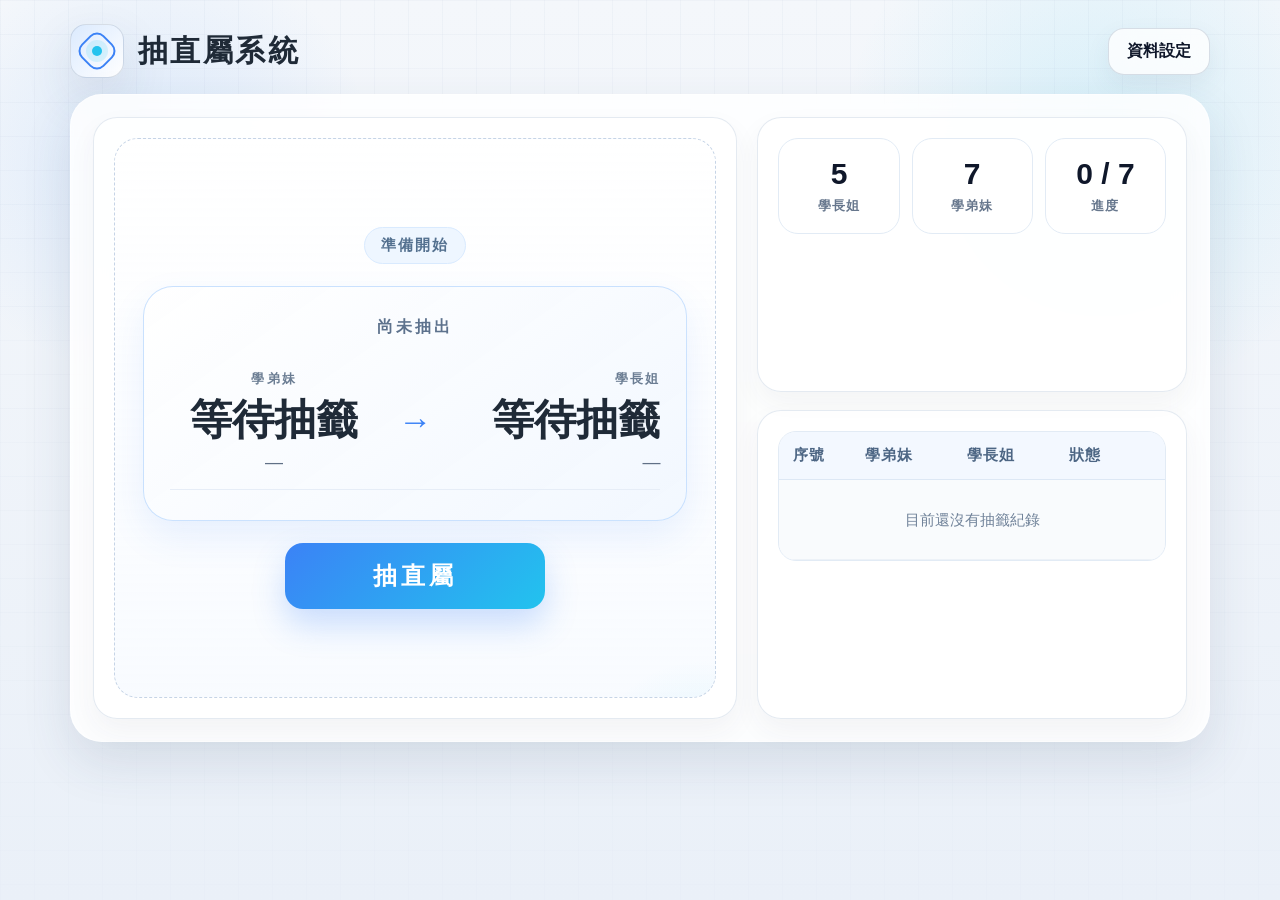
==== commit 3c1566ff: "Update index.html" ====
--- a/index.html
+++ b/index.html
@@ -484,13 +484,13 @@
               <div class="pair-label">尚未抽出</div>
               <div class="person">
                 <div class="left">
-                  <div class="role">學長姐</div>
+                  <div class="role">學弟妹</div>
                   <div class="name">等待抽籤</div>
                   <div class="sid">—</div>
                 </div>
-                <div class="arrow">↔</div>
+                <div class="arrow">→</div>
                 <div class="left right">
-                  <div class="role">學弟妹</div>
+                  <div class="role">學長姐</div>
                   <div class="name">等待抽籤</div>
                   <div class="sid">—</div>
                 </div>
@@ -526,8 +526,8 @@
                 <thead>
                   <tr>
                     <th style="width:72px;">序號</th>
+                    <th>學弟妹</th>
                     <th>學長姐</th>
-                    <th>學弟妹</th>
                     <th style="width:110px;">狀態</th>
                   </tr>
                 </thead>
@@ -547,7 +547,7 @@
       <div class="modal-top">
         <div>
           <h3>資料設定</h3>
-          <p>修改名單後按儲存即可。</p>
+          <p>修改名單後按儲存即可。學弟妹會依學號排序依序上台抽。</p>
         </div>
         <button class="btn btn-outline" id="closeSettingsBtn">關閉</button>
       </div>
@@ -584,8 +584,8 @@
   <div class="toast" id="toast"></div>
 
   <script>
-    const STORAGE_KEY = "draw-zhishu-data-v2";
-    const PROGRESS_KEY = "draw-zhishu-progress-v2";
+    const STORAGE_KEY = "draw-zhishu-data-v3";
+    const PROGRESS_KEY = "draw-zhishu-progress-v3";
 
     const defaultSeniors = [
       "41000123,王小明,2",
@@ -680,33 +680,32 @@
       return result;
     }
 
+    function sortByStudentId(list){
+      return [...list].sort((a, b) =>
+        a.id.localeCompare(b.id, "zh-Hant", { numeric: true })
+      );
+    }
+
     function buildPairs(seniors, juniors){
       const totalCapacity = seniors.reduce((sum, s) => sum + s.capacity, 0);
       if(juniors.length > totalCapacity){
         throw new Error(`學弟妹 ${juniors.length} 人，目前總可帶人數只有 ${totalCapacity}`);
       }
 
+      const orderedJuniors = sortByStudentId(juniors);
       const shuffledSeniors = shuffle(seniors);
-      const shuffledJuniors = shuffle(juniors);
-      const pairs = [];
-      let j = 0;
-
-      for(let i = 0; i < shuffledSeniors.length && j < shuffledJuniors.length; i++){
-        pairs.push({ senior: shuffledSeniors[i], junior: shuffledJuniors[j++] });
-      }
-
-      if(j < shuffledJuniors.length){
-        const extras = [];
-        shuffledSeniors.forEach(s => {
-          for(let k = 1; k < s.capacity; k++) extras.push(s);
-        });
-        const shuffledExtras = shuffle(extras);
-        while(j < shuffledJuniors.length){
-          const extraSenior = shuffledExtras.shift();
-          if(!extraSenior) throw new Error("可多帶的學長姐不足");
-          pairs.push({ senior: extraSenior, junior: shuffledJuniors[j++] });
-        }
-      }
+
+      const slots = [];
+      shuffledSeniors.forEach(s => {
+        for(let k = 0; k < s.capacity; k++) slots.push(s);
+      });
+
+      const shuffledSlots = shuffle(slots);
+
+      const pairs = orderedJuniors.map((junior, idx) => ({
+        junior,
+        senior: shuffledSlots[idx]
+      }));
 
       return pairs;
     }
@@ -777,13 +776,13 @@
           <div class="pair-label">尚未抽出</div>
           <div class="person">
             <div class="left">
-              <div class="role">學長姐</div>
+              <div class="role">學弟妹</div>
               <div class="name">等待抽籤</div>
               <div class="sid">—</div>
             </div>
-            <div class="arrow">↔</div>
+            <div class="arrow">→</div>
             <div class="left right">
-              <div class="role">學弟妹</div>
+              <div class="role">學長姐</div>
               <div class="name">等待抽籤</div>
               <div class="sid">—</div>
             </div>
@@ -803,15 +802,15 @@
         <div class="pair-label">第 ${appData.revealedIndex} 組抽籤結果</div>
         <div class="person">
           <div class="left">
+            <div class="role">學弟妹</div>
+            <div class="name">${escapeHtml(pair.junior.name)}</div>
+            <div class="sid">${escapeHtml(pair.junior.id)}</div>
+          </div>
+          <div class="arrow">→</div>
+          <div class="left right">
             <div class="role">學長姐</div>
             <div class="name">${escapeHtml(pair.senior.name)}</div>
             <div class="sid">${escapeHtml(pair.senior.id)}</div>
-          </div>
-          <div class="arrow">↔</div>
-          <div class="left right">
-            <div class="role">學弟妹</div>
-            <div class="name">${escapeHtml(pair.junior.name)}</div>
-            <div class="sid">${escapeHtml(pair.junior.id)}</div>
           </div>
         </div>
         ${showExtra ? `<div class="extra-badge">多帶一位</div>` : `<div id="extraBadgeArea"></div>`}
@@ -839,8 +838,8 @@
         return `
           <tr>
             <td>${index + 1}</td>
+            <td>${escapeHtml(pair.junior.name)}<br><span style="color:#6b7d93">${escapeHtml(pair.junior.id)}</span></td>
             <td>${escapeHtml(pair.senior.name)}<br><span style="color:#6b7d93">${escapeHtml(pair.senior.id)}</span></td>
-            <td>${escapeHtml(pair.junior.name)}<br><span style="color:#6b7d93">${escapeHtml(pair.junior.id)}</span></td>
             <td>${extra}</td>
           </tr>
         `;
@@ -934,4 +933,4 @@
     }
   </script>
 </body>
-</html>+</html>
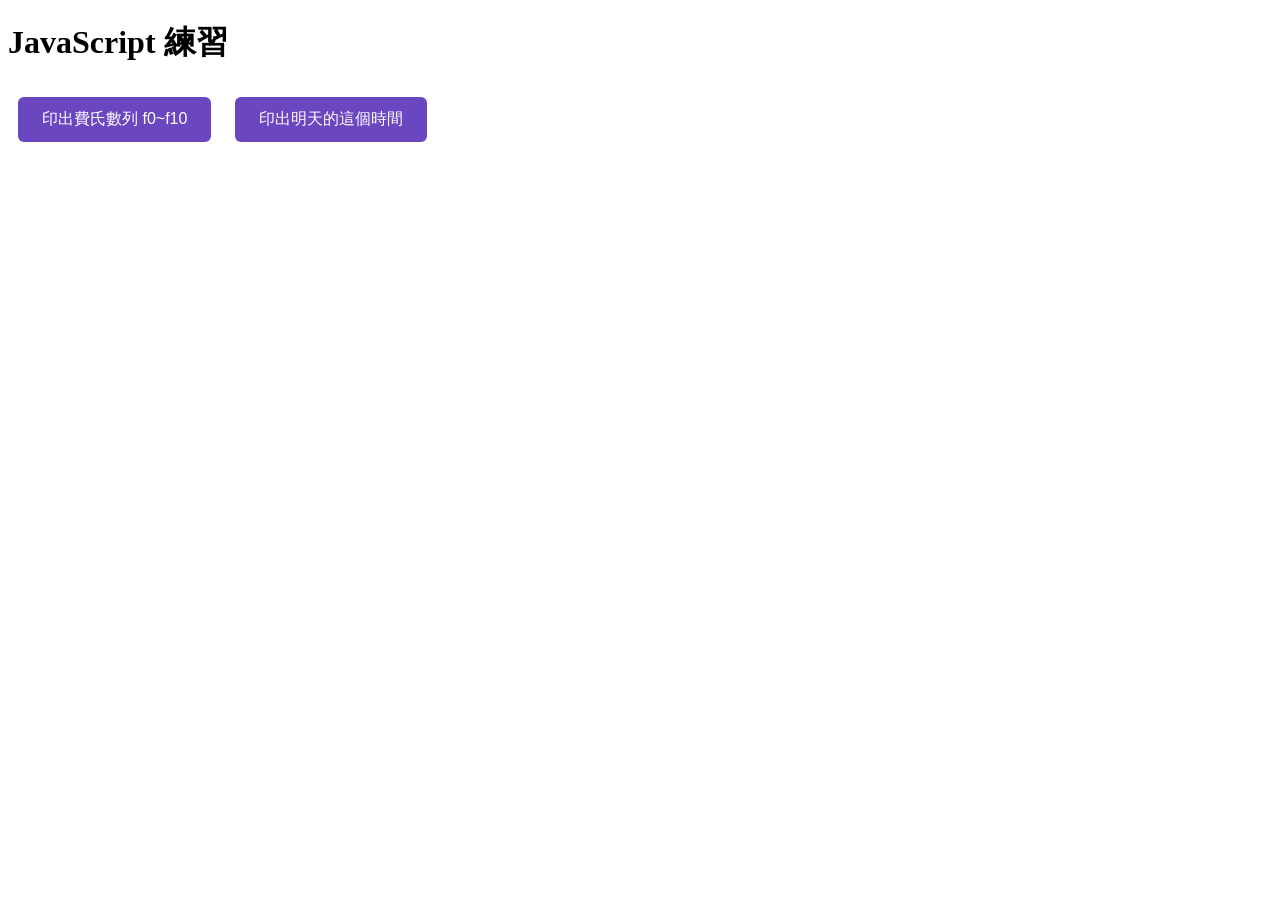
==== commit 5f147ffb: "Create index.html for Fibonacci and time display" ====
--- a/index.html
+++ b/index.html
@@ -1,936 +1,57 @@
-<!DOCTYPE html>
-<html lang="zh-Hant">
-<head>
-  <meta charset="UTF-8" />
-  <meta name="viewport" content="width=device-width, initial-scale=1.0" />
-  <title>抽直屬系統</title>
-  <style>
-    :root{
-      --bg1:#f4f7fb;
-      --bg2:#eaf0f8;
-      --card:#ffffffd8;
-      --line:#d8e2ef;
-      --text:#1f2a37;
-      --sub:#607086;
-      --blue:#3b82f6;
-      --cyan:#22c3ee;
-      --warn:#f59e0b;
-      --shadow:0 20px 50px rgba(42,67,101,.12);
-    }
-    *{box-sizing:border-box}
-    html,body{margin:0;padding:0;font-family:"Noto Sans TC","PingFang TC","Microsoft JhengHei",sans-serif;color:var(--text)}
-    body{
-      min-height:100vh;
-      background:
-        radial-gradient(circle at 12% 18%, rgba(96,165,250,.16), transparent 220px),
-        radial-gradient(circle at 86% 16%, rgba(34,195,238,.14), transparent 260px),
-        linear-gradient(180deg, var(--bg1), var(--bg2));
-      overflow-x:hidden;
-      position:relative;
-    }
-    body::before{
-      content:"";
-      position:fixed; inset:0;
-      background-image:
-        linear-gradient(rgba(130,151,180,.08) 1px, transparent 1px),
-        linear-gradient(90deg, rgba(130,151,180,.08) 1px, transparent 1px);
-      background-size:34px 34px;
-      mask-image:linear-gradient(to bottom, rgba(0,0,0,.65), rgba(0,0,0,.18));
-      pointer-events:none;
-    }
-
-    .wrap{
-      max-width:1180px;
-      margin:0 auto;
-      padding:24px 20px 36px;
-      position:relative;
-      z-index:1;
-    }
-
-    .topbar{
-      display:flex;
-      justify-content:space-between;
-      align-items:center;
-      margin-bottom:16px;
-      gap:12px;
-    }
-
-    .brand{
-      display:flex;
-      align-items:center;
-      gap:14px;
-    }
-
-    .logo{
-      width:54px;height:54px;border-radius:16px;
-      background:linear-gradient(135deg,#dbeafe,#ffffff);
-      border:1px solid rgba(148,163,184,.35);
-      box-shadow:var(--shadow);
-      display:grid;place-items:center;
-      position:relative;
-    }
-    .logo::before{
-      content:"";
-      width:28px;height:28px;border-radius:10px;
-      border:2px solid #3b82f6;
-      transform:rotate(45deg);
-      position:absolute;
-    }
-    .logo::after{
-      content:"";
-      width:10px;height:10px;border-radius:50%;
-      background:#22c3ee;
-      box-shadow:0 0 0 6px rgba(34,195,238,.14);
-      position:absolute;
-    }
-
-    h1{
-      margin:0;
-      font-size:30px;
-      letter-spacing:.08em;
-      font-weight:900;
-    }
-
-    button{
-      border:none;
-      cursor:pointer;
-      font:inherit;
-      transition:.18s ease;
-    }
-    button:hover{transform:translateY(-1px)}
-    button:active{transform:translateY(1px)}
-
-    .btn{
-      border-radius:16px;
-      padding:12px 18px;
-      font-weight:800;
-    }
-    .btn-outline{
-      background:#ffffffc8;
-      color:#0f172a;
-      border:1px solid rgba(148,163,184,.35);
-      box-shadow:0 10px 24px rgba(63,88,120,.08);
-      backdrop-filter:blur(12px);
-    }
-    .btn-primary{
-      background:linear-gradient(135deg, var(--blue), var(--cyan));
-      color:#fff;
-      box-shadow:0 16px 32px rgba(59,130,246,.25);
-    }
-    .btn-danger{
-      background:#fff2f2;
-      color:#b42318;
-      border:1px solid #ffd0d0;
-    }
-
-    .hero{
-      background:var(--card);
-      border:1px solid rgba(255,255,255,.55);
-      backdrop-filter:blur(16px);
-      border-radius:32px;
-      box-shadow:var(--shadow);
-      padding:22px;
-    }
-
-    .hero-grid{
-      display:grid;
-      grid-template-columns:1.2fr .8fr;
-      gap:20px;
-      align-items:stretch;
-    }
-
-    .panel{
-      background:rgba(255,255,255,.76);
-      border:1px solid rgba(226,232,240,.9);
-      border-radius:24px;
-      padding:20px;
-      box-shadow:0 12px 28px rgba(51,65,85,.05);
-    }
-
-    .drawbox{
-      min-height:560px;
-      display:flex;
-      flex-direction:column;
-      justify-content:center;
-      align-items:center;
-      gap:22px;
-      border:1px dashed #c6d4e6;
-      border-radius:24px;
-      padding:28px;
-      background:linear-gradient(180deg, rgba(255,255,255,.72), rgba(248,251,255,.96));
-      position:relative;
-      overflow:hidden;
-      text-align:center;
-    }
-    .drawbox::before{
-      content:"";
-      position:absolute;
-      inset:auto -20% -38% auto;
-      width:260px;height:260px;border-radius:50%;
-      background:radial-gradient(circle, rgba(34,195,238,.12), transparent 65%);
-    }
-
-    .status{
-      font-size:15px;
-      letter-spacing:.14em;
-      color:#53708f;
-      background:#eef6ff;
-      border:1px solid #d9eafe;
-      border-radius:999px;
-      padding:8px 16px;
-      font-weight:900;
-    }
-
-    .result-card{
-      width:min(100%, 720px);
-      border-radius:30px;
-      padding:30px 26px;
-      background:linear-gradient(145deg, rgba(255,255,255,.95), rgba(241,247,255,.92));
-      border:1px solid rgba(191,219,254,.8);
-      box-shadow:0 16px 36px rgba(59,130,246,.10);
-    }
-
-    .pair-label{
-      color:#5d728d;
-      font-size:16px;
-      font-weight:900;
-      letter-spacing:.18em;
-      margin-bottom:16px;
-    }
-
-    .person{
-      display:flex;
-      justify-content:space-between;
-      align-items:center;
-      gap:20px;
-      padding:16px 0;
-      border-bottom:1px solid #e6edf7;
-    }
-    .person:last-of-type{border-bottom:none}
-
-    .left{
-      flex:1;
-    }
-    .left.right{
-      text-align:right;
-    }
-
-    .role{
-      font-size:13px;
-      color:#6b7d93;
-      letter-spacing:.16em;
-      font-weight:900;
-      margin-bottom:8px;
-    }
-    .name{
-      font-size:42px;
-      font-weight:900;
-      line-height:1.15;
-      word-break:break-word;
-    }
-    .sid{
-      color:#607086;
-      font-size:18px;
-      margin-top:8px;
-      word-break:break-all;
-    }
-    .arrow{
-      font-size:34px;
-      color:#3b82f6;
-      font-weight:900;
-      flex:0 0 auto;
-    }
-
-    .extra-badge{
-      display:inline-flex;
-      align-items:center;
-      gap:8px;
-      margin-top:18px;
-      padding:10px 14px;
-      border-radius:999px;
-      background:#fff7e8;
-      color:#a16207;
-      border:1px solid #fde6b2;
-      font-size:14px;
-      font-weight:900;
-    }
-
-    .draw-btn{
-      min-width:260px;
-      min-height:66px;
-      font-size:24px;
-      letter-spacing:.16em;
-      border-radius:18px;
-    }
-
-    .side{
-      display:grid;
-      gap:18px;
-    }
-
-    .metric{
-      display:grid;
-      grid-template-columns:repeat(3,1fr);
-      gap:12px;
-    }
-    .metric-card{
-      background:rgba(255,255,255,.82);
-      border:1px solid #e2ebf5;
-      border-radius:20px;
-      padding:18px 14px;
-      text-align:center;
-    }
-    .num{
-      font-size:30px;
-      font-weight:900;
-      color:#0f172a;
-      margin-bottom:6px;
-    }
-    .txt{
-      color:#67778d;
-      font-size:13px;
-      font-weight:800;
-      letter-spacing:.08em;
-    }
-
-    .history-wrap{
-      max-height:430px;
-      overflow:auto;
-      border-radius:18px;
-      border:1px solid #e2ebf5;
-      background:#fcfdff;
-    }
-    table{
-      width:100%;
-      border-collapse:collapse;
-      font-size:15px;
-    }
-    thead th{
-      position:sticky; top:0;
-      background:#f3f8ff;
-      color:#4d6684;
-      font-weight:900;
-      text-align:left;
-      padding:14px;
-      border-bottom:1px solid #dde8f5;
-      letter-spacing:.05em;
-    }
-    tbody td{
-      padding:13px 14px;
-      border-bottom:1px solid #edf2f8;
-      vertical-align:top;
-    }
-    tbody tr:nth-child(odd){background:rgba(248,250,252,.6)}
-
-    .empty{
-      color:#71839a;
-      text-align:center;
-      padding:26px 18px;
-      line-height:1.8;
-    }
-
-    .modal{
-      position:fixed;
-      inset:0;
-      background:rgba(15,23,42,.28);
-      display:none;
-      align-items:center;
-      justify-content:center;
-      padding:20px;
-      z-index:99;
-    }
-    .modal.show{display:flex}
-
-    .modal-card{
-      width:min(920px,100%);
-      max-height:90vh;
-      overflow:auto;
-      background:#fff;
-      border-radius:28px;
-      box-shadow:0 28px 80px rgba(15,23,42,.22);
-      border:1px solid #e6edf7;
-      padding:24px;
-    }
-
-    .modal-top{
-      display:flex;
-      justify-content:space-between;
-      align-items:flex-start;
-      gap:12px;
-      margin-bottom:14px;
-    }
-    .modal-top h3{
-      margin:0 0 6px;
-      font-size:24px;
-    }
-    .modal-top p{
-      margin:0;
-      color:var(--sub);
-      line-height:1.7;
-    }
-
-    .form-grid{
-      display:grid;
-      grid-template-columns:1fr 1fr;
-      gap:18px;
-      margin-top:18px;
-    }
-
-    .field{
-      display:flex;
-      flex-direction:column;
-      gap:10px;
-    }
-    .field label{
-      font-weight:900;
-      color:#24364a;
-    }
-
-    textarea{
-      width:100%;
-      min-height:290px;
-      resize:vertical;
-      border-radius:18px;
-      border:1px solid #d8e4f2;
-      padding:14px;
-      font:14px/1.7 ui-monospace, SFMono-Regular, Menlo, Consolas, monospace;
-      background:#fbfdff;
-      color:#1e293b;
-      outline:none;
-    }
-    textarea:focus{
-      border-color:#93c5fd;
-      box-shadow:0 0 0 4px rgba(147,197,253,.22);
-    }
-
-    .help{
-      margin-top:12px;
-      padding:14px 16px;
-      border-radius:16px;
-      background:#f7fbff;
-      border:1px solid #dfebfa;
-      color:#50657f;
-      line-height:1.8;
-      font-size:14px;
-    }
-
-    .modal-actions{
-      display:flex;
-      justify-content:space-between;
-      align-items:center;
-      flex-wrap:wrap;
-      gap:12px;
-      margin-top:18px;
-    }
-    .action-group{
-      display:flex;
-      gap:10px;
-      flex-wrap:wrap;
-    }
-
-    .toast{
-      position:fixed;
-      right:18px;
-      bottom:18px;
-      background:#0f172a;
-      color:#fff;
-      padding:13px 16px;
-      border-radius:14px;
-      box-shadow:0 14px 30px rgba(15,23,42,.22);
-      opacity:0;
-      transform:translateY(10px);
-      pointer-events:none;
-      transition:.22s ease;
-      z-index:200;
-      max-width:min(92vw,380px);
-      line-height:1.6;
-    }
-    .toast.show{
-      opacity:1;
-      transform:translateY(0);
-    }
-
-    @media (max-width: 980px){
-      .hero-grid,.form-grid{grid-template-columns:1fr}
-      .drawbox{min-height:460px}
-    }
-    @media (max-width: 640px){
-      h1{font-size:24px}
-      .person{flex-direction:column;align-items:flex-start}
-      .left.right{text-align:left}
-      .name{font-size:34px}
-      .metric{grid-template-columns:1fr}
-      .draw-btn{width:100%}
-    }
-  </style>
-</head>
-<body>
-  <div class="wrap">
-    <div class="topbar">
-      <div class="brand">
-        <div class="logo"></div>
-        <h1>抽直屬系統</h1>
-      </div>
-      <button class="btn btn-outline" id="openSettingsBtn">資料設定</button>
-    </div>
-
-    <section class="hero">
-      <div class="hero-grid">
-        <div class="panel">
-          <div class="drawbox">
-            <div class="status" id="statusText">準備開始</div>
-
-            <div class="result-card" id="resultCard">
-              <div class="pair-label">尚未抽出</div>
-              <div class="person">
-                <div class="left">
-                  <div class="role">學弟妹</div>
-                  <div class="name">等待抽籤</div>
-                  <div class="sid">—</div>
-                </div>
-                <div class="arrow">→</div>
-                <div class="left right">
-                  <div class="role">學長姐</div>
-                  <div class="name">等待抽籤</div>
-                  <div class="sid">—</div>
-                </div>
-              </div>
-              <div id="extraBadgeArea"></div>
-            </div>
-
-            <button class="btn btn-primary draw-btn" id="drawBtn">抽直屬</button>
-          </div>
-        </div>
-
-        <div class="side">
-          <div class="panel">
-            <div class="metric">
-              <div class="metric-card">
-                <div class="num" id="seniorCount">0</div>
-                <div class="txt">學長姐</div>
-              </div>
-              <div class="metric-card">
-                <div class="num" id="juniorCount">0</div>
-                <div class="txt">學弟妹</div>
-              </div>
-              <div class="metric-card">
-                <div class="num" id="progressCount">0 / 0</div>
-                <div class="txt">進度</div>
-              </div>
-            </div>
-          </div>
-
-          <div class="panel">
-            <div class="history-wrap">
-              <table>
-                <thead>
-                  <tr>
-                    <th style="width:72px;">序號</th>
-                    <th>學弟妹</th>
-                    <th>學長姐</th>
-                    <th style="width:110px;">狀態</th>
-                  </tr>
-                </thead>
-                <tbody id="historyBody">
-                  <tr><td colspan="4" class="empty">目前還沒有抽籤紀錄</td></tr>
-                </tbody>
-              </table>
-            </div>
-          </div>
-        </div>
-      </div>
-    </section>
-  </div>
-
-  <div class="modal" id="settingsModal">
-    <div class="modal-card">
-      <div class="modal-top">
-        <div>
-          <h3>資料設定</h3>
-          <p>修改名單後按儲存即可。學弟妹會依學號排序依序上台抽。</p>
-        </div>
-        <button class="btn btn-outline" id="closeSettingsBtn">關閉</button>
-      </div>
-
-      <div class="form-grid">
-        <div class="field">
-          <label for="seniorsInput">學長姐名單</label>
-          <textarea id="seniorsInput"></textarea>
-        </div>
-        <div class="field">
-          <label for="juniorsInput">學弟妹名單</label>
-          <textarea id="juniorsInput"></textarea>
-        </div>
-      </div>
-
-      <div class="help">
-        學長姐：<code>學號,姓名,可帶人數</code><br>
-        學弟妹：<code>學號,姓名</code><br>
-        可帶人數填 1 或 2。
-      </div>
-
-      <div class="modal-actions">
-        <div class="action-group">
-          <button class="btn btn-primary" id="saveBtn">儲存資料</button>
-          <button class="btn btn-outline" id="sampleBtn">載入範例</button>
-        </div>
-        <div class="action-group">
-          <button class="btn btn-danger" id="resetBtn">重新開始抽籤</button>
-        </div>
-      </div>
-    </div>
-  </div>
-
-  <div class="toast" id="toast"></div>
-
-  <script>
-    const STORAGE_KEY = "draw-zhishu-data-v3";
-    const PROGRESS_KEY = "draw-zhishu-progress-v3";
-
-    const defaultSeniors = [
-      "41000123,王小明,2",
-      "41000124,李佳穎,1",
-      "41000125,陳信宏,2",
-      "41000126,林宥廷,1",
-      "41000127,張雅涵,1"
-    ].join("\n");
-
-    const defaultJuniors = [
-      "51000456,陳小華",
-      "51000457,吳佩珊",
-      "51000458,黃子軒",
-      "51000459,劉冠廷",
-      "51000460,許庭瑄",
-      "51000461,周柏宇",
-      "51000462,謝語彤"
-    ].join("\n");
-
-    const seniorsInput = document.getElementById("seniorsInput");
-    const juniorsInput = document.getElementById("juniorsInput");
-    const drawBtn = document.getElementById("drawBtn");
-    const historyBody = document.getElementById("historyBody");
-    const statusText = document.getElementById("statusText");
-    const progressCount = document.getElementById("progressCount");
-    const seniorCount = document.getElementById("seniorCount");
-    const juniorCount = document.getElementById("juniorCount");
-    const resultCard = document.getElementById("resultCard");
-    const settingsModal = document.getElementById("settingsModal");
-    const toast = document.getElementById("toast");
-
-    let appData = {
-      seniors: [],
-      juniors: [],
-      pairs: [],
-      revealedIndex: 0,
-      seniorRevealCount: {}
-    };
-
-    function showToast(msg){
-      toast.textContent = msg;
-      toast.classList.add("show");
-      clearTimeout(showToast.timer);
-      showToast.timer = setTimeout(() => toast.classList.remove("show"), 2400);
-    }
-
-    function shuffle(arr){
-      const a = [...arr];
-      for(let i = a.length - 1; i > 0; i--){
-        const j = Math.floor(Math.random() * (i + 1));
-        [a[i], a[j]] = [a[j], a[i]];
-      }
-      return a;
-    }
-
-    function parseSeniors(text){
-      const lines = text.split(/\r?\n/).map(v => v.trim()).filter(Boolean);
-      const result = [];
-      const ids = new Set();
-
-      lines.forEach((line, idx) => {
-        const parts = line.split(",").map(v => v.trim());
-        if(parts.length < 2) throw new Error(`學長姐第 ${idx + 1} 行格式錯誤`);
-        const [id, name, capRaw] = parts;
-        if(!id || !name) throw new Error(`學長姐第 ${idx + 1} 行缺少學號或姓名`);
-        if(ids.has(id)) throw new Error(`學長姐學號重複：${id}`);
-        ids.add(id);
-        let capacity = parseInt(capRaw || "1", 10);
-        if(Number.isNaN(capacity) || capacity < 1) capacity = 1;
-        if(capacity > 2) capacity = 2;
-        result.push({ id, name, capacity });
-      });
-
-      return result;
-    }
-
-    function parseJuniors(text){
-      const lines = text.split(/\r?\n/).map(v => v.trim()).filter(Boolean);
-      const result = [];
-      const ids = new Set();
-
-      lines.forEach((line, idx) => {
-        const parts = line.split(",").map(v => v.trim());
-        if(parts.length < 2) throw new Error(`學弟妹第 ${idx + 1} 行格式錯誤`);
-        const [id, name] = parts;
-        if(!id || !name) throw new Error(`學弟妹第 ${idx + 1} 行缺少學號或姓名`);
-        if(ids.has(id)) throw new Error(`學弟妹學號重複：${id}`);
-        ids.add(id);
-        result.push({ id, name });
-      });
-
-      return result;
-    }
-
-    function sortByStudentId(list){
-      return [...list].sort((a, b) =>
-        a.id.localeCompare(b.id, "zh-Hant", { numeric: true })
-      );
-    }
-
-    function buildPairs(seniors, juniors){
-      const totalCapacity = seniors.reduce((sum, s) => sum + s.capacity, 0);
-      if(juniors.length > totalCapacity){
-        throw new Error(`學弟妹 ${juniors.length} 人，目前總可帶人數只有 ${totalCapacity}`);
-      }
-
-      const orderedJuniors = sortByStudentId(juniors);
-      const shuffledSeniors = shuffle(seniors);
-
-      const slots = [];
-      shuffledSeniors.forEach(s => {
-        for(let k = 0; k < s.capacity; k++) slots.push(s);
-      });
-
-      const shuffledSlots = shuffle(slots);
-
-      const pairs = orderedJuniors.map((junior, idx) => ({
-        junior,
-        senior: shuffledSlots[idx]
-      }));
-
-      return pairs;
-    }
-
-    function saveSettings(){
-      localStorage.setItem(STORAGE_KEY, JSON.stringify({
-        seniorsText: seniorsInput.value,
-        juniorsText: juniorsInput.value
-      }));
-    }
-
-    function loadSettings(){
-      const raw = localStorage.getItem(STORAGE_KEY);
-      if(raw){
-        const saved = JSON.parse(raw);
-        seniorsInput.value = saved.seniorsText || defaultSeniors;
-        juniorsInput.value = saved.juniorsText || defaultJuniors;
-      }else{
-        seniorsInput.value = defaultSeniors;
-        juniorsInput.value = defaultJuniors;
-      }
-    }
-
-    function saveProgress(){
-      localStorage.setItem(PROGRESS_KEY, JSON.stringify(appData));
-    }
-
-    function clearProgress(){
-      localStorage.removeItem(PROGRESS_KEY);
-    }
-
-    function loadProgress(){
-      const raw = localStorage.getItem(PROGRESS_KEY);
-      if(raw){
-        appData = JSON.parse(raw);
-        renderAll();
-      }else{
-        rebuildFromInputs(false);
-      }
-    }
-
-    function rebuildFromInputs(resetProgress = true){
-      const seniors = parseSeniors(seniorsInput.value);
-      const juniors = parseJuniors(juniorsInput.value);
-      const pairs = buildPairs(seniors, juniors);
-
-      appData = {
-        seniors,
-        juniors,
-        pairs,
-        revealedIndex: 0,
-        seniorRevealCount: {}
-      };
-
-      if(resetProgress) clearProgress();
-      renderAll();
-    }
-
-    function renderCounts(){
-      seniorCount.textContent = appData.seniors.length;
-      juniorCount.textContent = appData.juniors.length;
-      progressCount.textContent = `${appData.revealedIndex} / ${appData.pairs.length}`;
-    }
-
-    function renderCurrentCard(){
-      if(appData.revealedIndex === 0){
-        resultCard.innerHTML = `
-          <div class="pair-label">尚未抽出</div>
-          <div class="person">
-            <div class="left">
-              <div class="role">學弟妹</div>
-              <div class="name">等待抽籤</div>
-              <div class="sid">—</div>
-            </div>
-            <div class="arrow">→</div>
-            <div class="left right">
-              <div class="role">學長姐</div>
-              <div class="name">等待抽籤</div>
-              <div class="sid">—</div>
-            </div>
-          </div>
-          <div id="extraBadgeArea"></div>
-        `;
-        statusText.textContent = "準備開始";
-        drawBtn.disabled = appData.pairs.length === 0;
-        return;
-      }
-
-      const pair = appData.pairs[appData.revealedIndex - 1];
-      const seniorTimes = appData.seniorRevealCount[pair.senior.id] || 1;
-      const showExtra = seniorTimes >= 2;
-
-      resultCard.innerHTML = `
-        <div class="pair-label">第 ${appData.revealedIndex} 組抽籤結果</div>
-        <div class="person">
-          <div class="left">
-            <div class="role">學弟妹</div>
-            <div class="name">${escapeHtml(pair.junior.name)}</div>
-            <div class="sid">${escapeHtml(pair.junior.id)}</div>
-          </div>
-          <div class="arrow">→</div>
-          <div class="left right">
-            <div class="role">學長姐</div>
-            <div class="name">${escapeHtml(pair.senior.name)}</div>
-            <div class="sid">${escapeHtml(pair.senior.id)}</div>
-          </div>
-        </div>
-        ${showExtra ? `<div class="extra-badge">多帶一位</div>` : `<div id="extraBadgeArea"></div>`}
-      `;
-
-      if(appData.revealedIndex >= appData.pairs.length){
-        statusText.textContent = "全部完成";
-        drawBtn.disabled = true;
-      }else{
-        statusText.textContent = "可繼續抽";
-        drawBtn.disabled = false;
-      }
-    }
-
-    function renderHistory(){
-      if(appData.revealedIndex === 0){
-        historyBody.innerHTML = `<tr><td colspan="4" class="empty">目前還沒有抽籤紀錄</td></tr>`;
-        return;
-      }
-
-      const tempCount = {};
-      const rows = appData.pairs.slice(0, appData.revealedIndex).map((pair, index) => {
-        tempCount[pair.senior.id] = (tempCount[pair.senior.id] || 0) + 1;
-        const extra = tempCount[pair.senior.id] >= 2 ? "多帶一位" : "一般";
-        return `
-          <tr>
-            <td>${index + 1}</td>
-            <td>${escapeHtml(pair.junior.name)}<br><span style="color:#6b7d93">${escapeHtml(pair.junior.id)}</span></td>
-            <td>${escapeHtml(pair.senior.name)}<br><span style="color:#6b7d93">${escapeHtml(pair.senior.id)}</span></td>
-            <td>${extra}</td>
-          </tr>
-        `;
-      }).join("");
-
-      historyBody.innerHTML = rows;
-    }
-
-    function renderAll(){
-      renderCounts();
-      renderCurrentCard();
-      renderHistory();
-      drawBtn.textContent = appData.revealedIndex >= appData.pairs.length ? "已抽完" : "抽直屬";
-    }
-
-    function escapeHtml(str){
-      return String(str)
-        .replaceAll("&", "&amp;")
-        .replaceAll("<", "&lt;")
-        .replaceAll(">", "&gt;")
-        .replaceAll('"', "&quot;")
-        .replaceAll("'", "&#39;");
-    }
-
-    function doDraw(){
-      if(appData.revealedIndex >= appData.pairs.length){
-        showToast("已經全部抽完了");
-        return;
-      }
-
-      const pair = appData.pairs[appData.revealedIndex];
-      appData.revealedIndex += 1;
-      appData.seniorRevealCount[pair.senior.id] = (appData.seniorRevealCount[pair.senior.id] || 0) + 1;
-
-      renderAll();
-      saveProgress();
-    }
-
-    document.getElementById("openSettingsBtn").addEventListener("click", () => {
-      settingsModal.classList.add("show");
-    });
-
-    document.getElementById("closeSettingsBtn").addEventListener("click", () => {
-      settingsModal.classList.remove("show");
-    });
-
-    settingsModal.addEventListener("click", (e) => {
-      if(e.target === settingsModal) settingsModal.classList.remove("show");
-    });
-
-    document.getElementById("sampleBtn").addEventListener("click", () => {
-      seniorsInput.value = defaultSeniors;
-      juniorsInput.value = defaultJuniors;
-      showToast("已載入範例資料");
-    });
-
-    document.getElementById("saveBtn").addEventListener("click", () => {
-      try{
-        parseSeniors(seniorsInput.value);
-        parseJuniors(juniorsInput.value);
-        saveSettings();
-        rebuildFromInputs(true);
-        saveProgress();
-        settingsModal.classList.remove("show");
-        showToast("資料已儲存");
-      }catch(err){
-        showToast(err.message);
-      }
-    });
-
-    document.getElementById("resetBtn").addEventListener("click", () => {
-      try{
-        rebuildFromInputs(true);
-        saveProgress();
-        showToast("已重新開始");
-      }catch(err){
-        showToast(err.message);
-      }
-    });
-
-    drawBtn.addEventListener("click", doDraw);
-
-    loadSettings();
-    try{
-      loadProgress();
-    }catch(err){
-      showToast(err.message);
-      seniorsInput.value = defaultSeniors;
-      juniorsInput.value = defaultJuniors;
-      rebuildFromInputs(true);
-    }
-  </script>
-</body>
-</html>
+<!DOCTYPE html>                                            <!-- 宣告這是一份 HTML5 文件 -->
+<html lang="zh-Hant">                                       <!-- 網頁根元素，語言設為繁體中文 -->
+<head>                                                       <!-- 頭部區塊，放設定資料 -->
+<meta charset="UTF-8">                                      <!-- 文字編碼設定為 UTF-8，避免中文亂碼 -->
+<title>費氏數列與明天時間</title>                            <!-- 瀏覽器分頁標題 -->
+<style>                                                      <!-- CSS 樣式開始 -->
+  body{font-family:"微軟正黑體",Arial,sans-serif;max-width:600px;margin:40px auto;text-align:center}
+  /* 上面這行：字型設定、內容最寬 600px、置中對齊、文字置中顯示 */
+  button{background:#6b46c1;color:#fff;border:none;padding:12px 24px;margin:10px;border-radius:6px;font-size:1em;cursor:pointer}
+  /* 上面這行：按鈕紫底白字、無邊框、內距、圓角、滑鼠移上去變手指 */
+  button:hover{background:#553396}                          /* 滑鼠移到按鈕上時顏色變深 */
+  #output{margin-top:20px;font-size:1.1em;white-space:pre-line;color:#333}
+  /* 上面這行：結果顯示區塊字體稍大，換行符號會真的換行，文字深灰色 */
+</style>                                                      <!-- CSS 樣式結束 -->
+</head>                                                       <!-- head 結束 -->
+<body>                                                        <!-- body 開始，畫面內容從這裡開始 -->
+
+<h1>JavaScript 練習</h1>                                     <!-- 頁面主標題 -->
+
+<button onclick="showFibonacci()">印出費氏數列 f0~f10</button>
+<!-- 上面這行：第一個按鈕，按下去會執行 showFibonacci() 這個 function -->
+<button onclick="showTomorrow()">印出明天的這個時間</button>
+<!-- 上面這行：第二個按鈕，按下去會執行 showTomorrow() 這個 function -->
+
+<div id="output"></div>                                       <!-- 空容器，結果會用 JS 寫進這裡 -->
+
+<script>                                                       <!-- JavaScript 程式開始 -->
+function fibonacci(n) {                                        // 定義計算費氏數列的 function，n 是要算到第幾項
+  const seq = [0, 1];                                            // 陣列存放結果，先放好第 0 項和第 1 項
+  for (let i = 2; i <= n; i++) {                                 // 從第 2 項開始算，一路算到第 n 項
+    seq[i] = seq[i - 1] + seq[i - 2];                            // 這一項 = 前一項加前兩項
+  }                                                                // for 迴圈結束
+  return seq.slice(0, n + 1);                                     // 回傳從第 0 項到第 n 項的陣列
+}                                                                  // function 結束
+
+function showFibonacci() {                                        // 定義按下第一個按鈕要執行的 function
+  const seq = fibonacci(10);                                       // 呼叫 fibonacci，算到第 10 項，結果存到 seq
+  document.getElementById("output").textContent =                 // 把結果寫進畫面上的 output 區塊
+    "費氏數列 f0 ~ f10：\n" + seq.join(", ");                      // 標題加上用逗號接起來的數列字串
+}                                                                  // function 結束
+
+function showTomorrow() {                                         // 定義按下第二個按鈕要執行的 function
+  const now = new Date();                                          // 建立代表「現在時刻」的 Date 物件
+  const tomorrow = new Date(now.getTime() + 24 * 60 * 60 * 1000);  // 現在的毫秒數加一天的毫秒數，得到明天同一刻
+  const formatted = tomorrow.getFullYear() + "/" +                 // 取出年份，開始組合日期字串
+    String(tomorrow.getMonth() + 1).padStart(2, "0") + "/" +       // 月份要 +1（JS 月份從 0 算起），不足兩位補 0
+    String(tomorrow.getDate()).padStart(2, "0") + " " +            // 取出日期，不足兩位補 0
+    String(tomorrow.getHours()).padStart(2, "0") + ":" +           // 取出小時，不足兩位補 0
+    String(tomorrow.getMinutes()).padStart(2, "0") + ":" +         // 取出分鐘，不足兩位補 0
+    String(tomorrow.getSeconds()).padStart(2, "0");                // 取出秒數，不足兩位補 0
+  document.getElementById("output").textContent = "明天的這個時間：" + formatted;
+  // 上面這行：把組好的日期時間字串寫進畫面上的 output 區塊
+}                                                                    // function 結束
+</script>                                                             <!-- JavaScript 程式結束 -->
+
+</body>                                                               <!-- body 結束 -->
+</html>                                                               <!-- 整份 HTML 文件結束 -->
